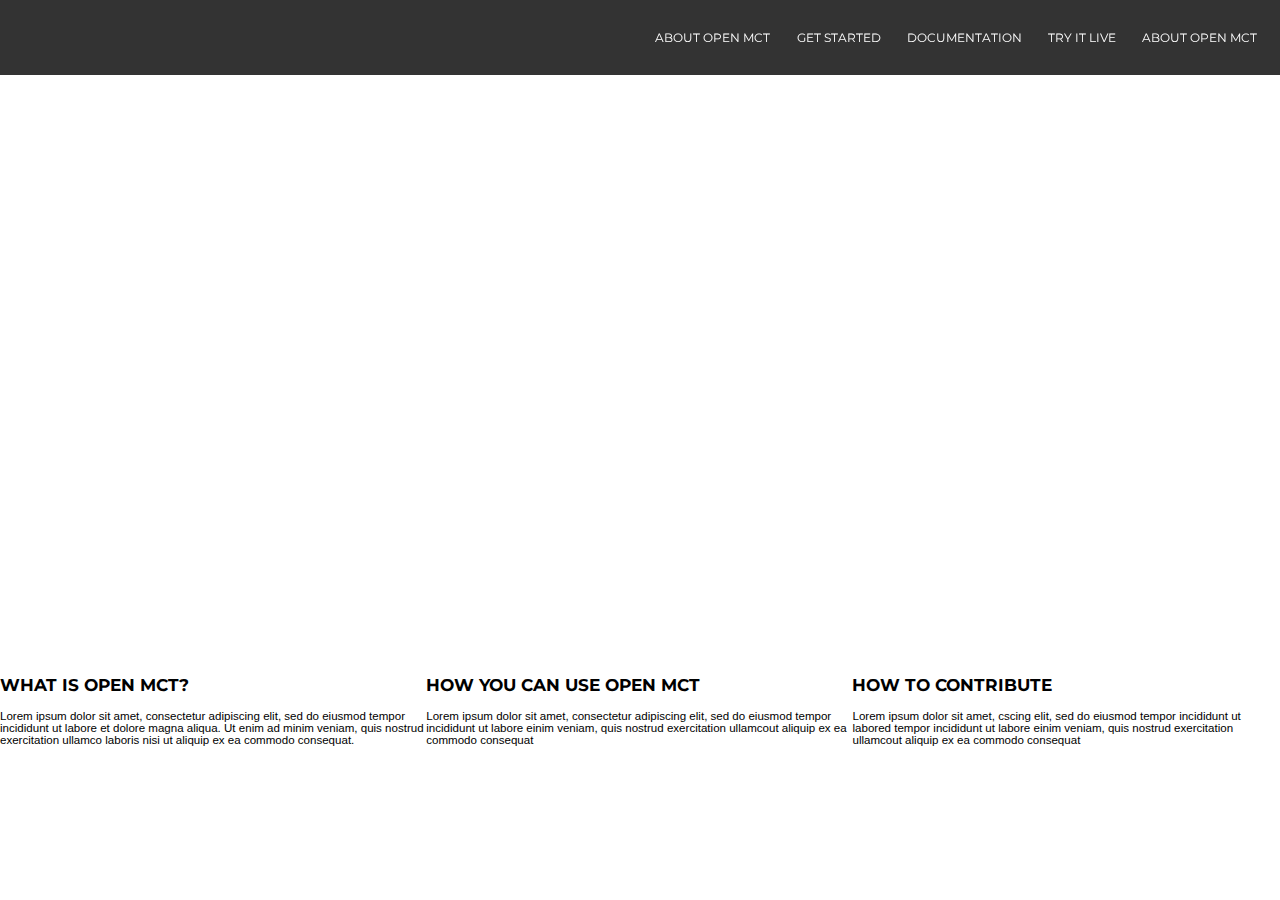
==== index.html @ b7bee34b "In-progress markup and CSS" ====
<!DOCTYPE html>
<html>
<head lang="en">
    <meta charset="UTF-8">
    <title></title>
    <link rel="icon" type="image/png" href="res/images/favicons/favicon-32x32.png" sizes="32x32">
    <link rel="icon" type="image/png" href="res/images/favicons/favicon-96x96.png" sizes="96x96">
    <link rel="icon" type="image/png" href="res/images/favicons/favicon-16x16.png" sizes="16x16">
    <link href='https://fonts.googleapis.com/css?family=Montserrat:400,700' rel='stylesheet' type='text/css'>
    <link rel="stylesheet" href="res/css/normalize.min.css">
    <link rel="stylesheet" href="res/css/styles.css">
    <link rel="shortcut icon" href="res/images/favicons/favicon.ico">
</head>
<body class="p-home">
    <div class="l-main">
        <nav class="cols">
            <div class="col l-logoholder"></div>
            <div class="col l-nav-links">
                <a href="about.html" class="nav-link">About Open MCT</a>
                <a href="start.html" class="nav-link">Get Started</a>
                <a href="documentation.html" class="nav-link">Documentation</a>
                <a href="demo.html" class="nav-link">Try It Live</a>
                <a href="download.html" class="nav-link">About Open MCT</a>
                <a href="https://github.com/nasa/openmct" class="nav-link no-text github-logo"></a>
            </div>
        </nav>
        <div class="l-page-section l-hero-main"></div>
        <div class="l-page-section section-gray cols cols-3">
            <div class="col">
                <h2>What Is Open MCT?</h2>
                <p>Lorem ipsum dolor sit amet, consectetur adipiscing elit, sed do eiusmod tempor incididunt ut labore et dolore magna aliqua. Ut enim ad minim veniam, quis nostrud exercitation ullamco laboris nisi ut aliquip ex ea commodo consequat.</p>
            </div>
            <div class="col">
                <h2>How You Can Use Open MCT</h2>
                <p>Lorem ipsum dolor sit amet, consectetur adipiscing elit, sed do eiusmod tempor incididunt ut labore einim veniam, quis nostrud exercitation ullamcout aliquip ex ea commodo consequat</p>
            </div>
            <div class="col">
                <h2>How To Contribute</h2>
                <p>Lorem ipsum dolor sit amet, cscing elit, sed do eiusmod tempor incididunt ut labored tempor incididunt ut labore einim veniam, quis nostrud exercitation ullamcout aliquip ex ea commodo consequat</p>
            </div>
        </div>
    </div>
</body>
</html>
---- res/css/styles.css ----
html, body {
  background-color: white;
  font-family: 'Helvetica Neue', sans-serif;
  font-size: 85%;
  line-spacing: 150%;
  margin: 0;
  padding: 0; }

a {
  text-decoration: none; }

nav, h2 {
  font-family: 'Montserrat', sans-serif;
  text-transform: uppercase; }

/******************************************** ARCHETYPES */
.cols {
  display: -webkit-box;
  display: -moz-box;
  display: box;
  display: -webkit-flex;
  display: -moz-flex;
  display: -ms-flexbox;
  display: flex;
  -webkit-box-orient: horizontal;
  -moz-box-orient: horizontal;
  box-orient: horizontal;
  -webkit-box-direction: normal;
  -moz-box-direction: normal;
  box-direction: normal;
  -webkit-flex-direction: row;
  -moz-flex-direction: row;
  flex-direction: row;
  -ms-flex-direction: row;
  -webkit-box-flex: 1;
  -moz-box-flex: 1;
  box-flex: 1;
  -webkit-flex: 1 1 auto;
  -moz-flex: 1 1 auto;
  -ms-flex: 1 1 auto;
  flex: 1 1 auto; }
  .cols.cols-2 .col {
    width: 50%; }
  .cols.cols-3 .col {
    width: 33.3%; }

/******************************************** SPECIFIC ELEMENTS */
nav {
  -webkit-box-align: center;
  -moz-box-align: center;
  box-align: center;
  -webkit-align-items: center;
  -moz-align-items: center;
  -ms-align-items: center;
  -o-align-items: center;
  align-items: center;
  -ms-flex-align: center;
  background: rgba(0, 0, 0, 0.8);
  height: 75px;
  position: fixed;
  width: 100%;
  z-index: 5; }
  nav a {
    color: white; }
  nav .l-logoholder {
    height: 100%;
    width: 20%; }
  nav .l-nav-links {
    text-align: right;
    width: 80%; }
    nav .l-nav-links .nav-link:not(:first-child) {
      margin-left: 2em; }

.l-hero-main {
  height: 660px; }

/*# sourceMappingURL=styles.css.map */
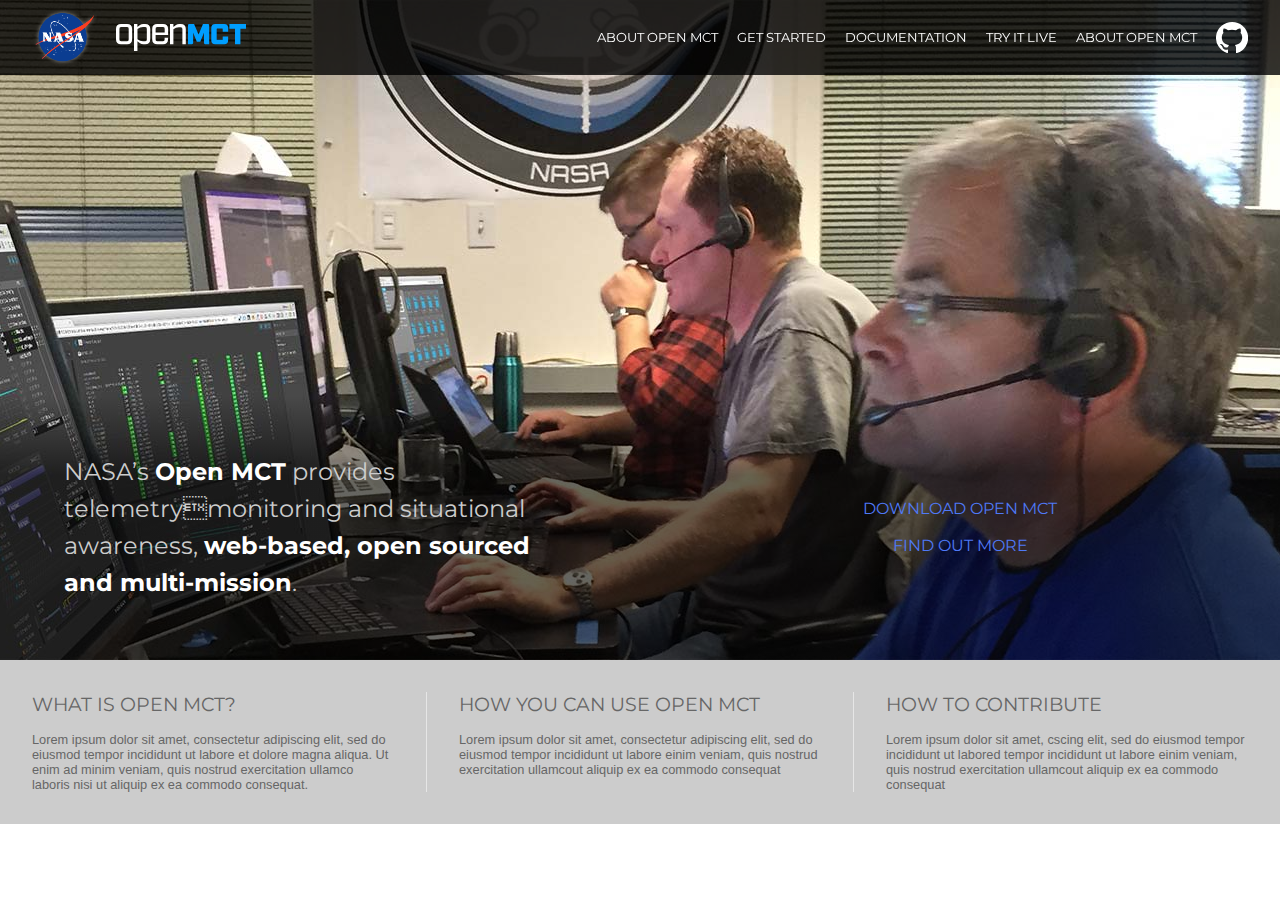
==== commit 5b70523d: "Work in-progress on home page and base styles. - Nav with logos - Hero and text - Gray boxes beneath" ====
--- a/index.html
+++ b/index.html
@@ -14,7 +14,10 @@
 <body class="p-home">
     <div class="l-main">
         <nav class="cols">
-            <div class="col l-logoholder"></div>
+            <div class="col l-logoholder">
+                <a href="" class="logo logo-nasa"></a>
+                <a href="/" class="logo logo-openmct"></a>
+            </div>
             <div class="col l-nav-links">
                 <a href="about.html" class="nav-link">About Open MCT</a>
                 <a href="start.html" class="nav-link">Get Started</a>
@@ -24,8 +27,20 @@
                 <a href="https://github.com/nasa/openmct" class="nav-link no-text github-logo"></a>
             </div>
         </nav>
-        <div class="l-page-section l-hero-main"></div>
-        <div class="l-page-section section-gray cols cols-3">
+        <div class="l-page-section l-hero-holder">
+            <div class="l-hero-main hero-overview">
+                <div class="l-hero-text cols cols-2">
+                    <div class="col col-left">
+                        <p>NASA’s <b>Open MCT</b> provides telemetrymonitoring and situational awareness, <b>web-based, open sourced and multi-mission</b>.</p>
+                    </div>
+                    <div class="col col-right">
+                        <a class="btn download">Download Open MCT</a>
+                        <a class="link">Find Out More</a>
+                    </div>
+                </div>
+            </div>
+        </div>
+        <div class="l-page-section bg-gray l-boxes cols cols-3">
             <div class="col">
                 <h2>What Is Open MCT?</h2>
                 <p>Lorem ipsum dolor sit amet, consectetur adipiscing elit, sed do eiusmod tempor incididunt ut labore et dolore magna aliqua. Ut enim ad minim veniam, quis nostrud exercitation ullamco laboris nisi ut aliquip ex ea commodo consequat.</p>
--- a/res/css/styles.css
+++ b/res/css/styles.css
@@ -1,17 +1,28 @@
 html, body {
   background-color: white;
   font-family: 'Helvetica Neue', sans-serif;
-  font-size: 85%;
+  font-size: 16px;
   line-spacing: 150%;
   margin: 0;
   padding: 0; }
 
 a {
+  color: #4f79f7;
   text-decoration: none; }
+  a:hover {
+    color: white; }
 
-nav, h2 {
-  font-family: 'Montserrat', sans-serif;
+nav,
+h2,
+.l-hero-text {
+  font-family: 'Montserrat', sans-serif; }
+
+nav,
+h2 {
   text-transform: uppercase; }
+
+p {
+  margin: 0; }
 
 /******************************************** ARCHETYPES */
 .cols {
@@ -39,12 +50,30 @@
   -moz-flex: 1 1 auto;
   -ms-flex: 1 1 auto;
   flex: 1 1 auto; }
+  .cols .col {
+    padding: 0 32px; }
   .cols.cols-2 .col {
     width: 50%; }
   .cols.cols-3 .col {
     width: 33.3%; }
 
+/******************************************** PAGE SECTIONS */
+.l-page-section.l-boxes {
+  font-size: 0.8rem;
+  padding: 32px 0; }
+  .l-page-section.l-boxes.bg-gray {
+    background-color: #ccc;
+    color: #666; }
+  .l-page-section.l-boxes .col:not(:first-child) {
+    border-left: 1px solid rgba(255, 255, 255, 0.5); }
+  .l-page-section.l-boxes h2 {
+    font-weight: 400;
+    margin-top: 0; }
+
 /******************************************** SPECIFIC ELEMENTS */
+.github-logo {
+  background: url("../images/logo-github-octocat.svg") no-repeat center center; }
+
 nav {
   -webkit-box-align: center;
   -moz-box-align: center;
@@ -56,22 +85,88 @@
   align-items: center;
   -ms-flex-align: center;
   background: rgba(0, 0, 0, 0.8);
+  font-size: 0.8rem;
   height: 75px;
   position: fixed;
   width: 100%;
   z-index: 5; }
   nav a {
     color: white; }
+    nav a:hover {
+      color: #4f79f7; }
   nav .l-logoholder {
     height: 100%;
-    width: 20%; }
+    width: 20%;
+    white-space: nowrap; }
+    nav .l-logoholder a.logo {
+      display: inline-block;
+      height: 100%;
+      background-repeat: no-repeat;
+      background-position: center center;
+      background-size: contain; }
+      nav .l-logoholder a.logo:not(:first-child) {
+        margin-left: 16px; }
+    nav .l-logoholder .logo-nasa {
+      background-image: url("../images/logo-nasa.png");
+      width: 65px; }
+    nav .l-logoholder .logo-openmct {
+      background-image: url("../images/logo-openmct.svg");
+      width: 130px; }
   nav .l-nav-links {
     text-align: right;
     width: 80%; }
-    nav .l-nav-links .nav-link:not(:first-child) {
-      margin-left: 2em; }
+    nav .l-nav-links .nav-link {
+      display: inline-block;
+      vertical-align: middle; }
+      nav .l-nav-links .nav-link:not(:first-child) {
+        margin-left: 16px; }
+    nav .l-nav-links .github-logo {
+      width: 32px;
+      height: 32px; }
 
-.l-hero-main {
+.l-hero-holder {
+  position: relative;
   height: 660px; }
+  .l-hero-holder .l-hero-main {
+    background-position: center center;
+    background-repeat: no-repeat;
+    background-size: cover;
+    height: 100%;
+    line-height: 230%; }
+    .l-hero-holder .l-hero-main .l-hero-text {
+      -webkit-box-align: center;
+      -moz-box-align: center;
+      box-align: center;
+      -webkit-align-items: center;
+      -moz-align-items: center;
+      -ms-align-items: center;
+      -o-align-items: center;
+      align-items: center;
+      -ms-flex-align: center;
+      background-color: transparent;
+      background-image: -webkit-linear-gradient(transparent, rgba(0, 0, 0, 0.6) 30%);
+      background-image: linear-gradient(transparent, rgba(0, 0, 0, 0.6) 30%);
+      color: #ccc;
+      position: absolute;
+      top: auto;
+      right: 0;
+      bottom: 0;
+      left: 0;
+      height: 40%; }
+      .l-hero-holder .l-hero-main .l-hero-text b {
+        color: white; }
+
+/******************************************** HEROES */
+.hero-overview {
+  background-image: url("../images/hero-rp-dot-1.jpg"); }
+  .hero-overview .col {
+    padding: 0 64px; }
+  .hero-overview .col-left {
+    font-size: 1.5em; }
+  .hero-overview .col-right {
+    text-align: center;
+    text-transform: uppercase; }
+    .hero-overview .col-right a {
+      display: block; }
 
 /*# sourceMappingURL=styles.css.map */
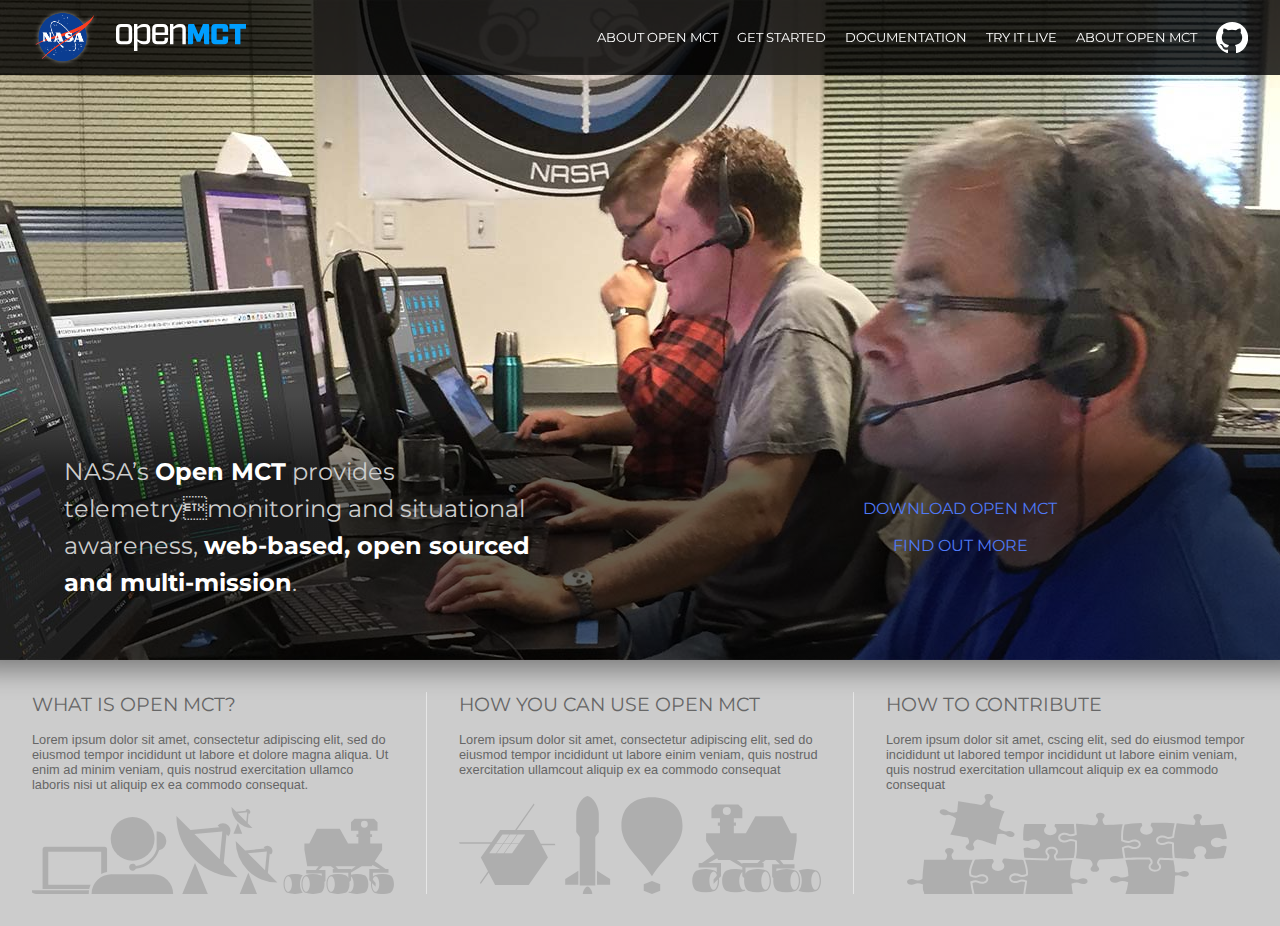
==== commit d93506e6: "Work in-progress on home page and base styles. - Boxes section refinements - Hero box-shadow - Graph" ====
--- a/index.html
+++ b/index.html
@@ -40,16 +40,16 @@
                 </div>
             </div>
         </div>
-        <div class="l-page-section bg-gray l-boxes cols cols-3">
-            <div class="col">
+        <div class="l-page-section t-what-boxes l-boxes cols cols-3">
+            <div class="col t-what-is">
                 <h2>What Is Open MCT?</h2>
                 <p>Lorem ipsum dolor sit amet, consectetur adipiscing elit, sed do eiusmod tempor incididunt ut labore et dolore magna aliqua. Ut enim ad minim veniam, quis nostrud exercitation ullamco laboris nisi ut aliquip ex ea commodo consequat.</p>
             </div>
-            <div class="col">
+            <div class="col t-how-use">
                 <h2>How You Can Use Open MCT</h2>
                 <p>Lorem ipsum dolor sit amet, consectetur adipiscing elit, sed do eiusmod tempor incididunt ut labore einim veniam, quis nostrud exercitation ullamcout aliquip ex ea commodo consequat</p>
             </div>
-            <div class="col">
+            <div class="col t-contrib">
                 <h2>How To Contribute</h2>
                 <p>Lorem ipsum dolor sit amet, cscing elit, sed do eiusmod tempor incididunt ut labored tempor incididunt ut labore einim veniam, quis nostrud exercitation ullamcout aliquip ex ea commodo consequat</p>
             </div>
--- a/res/css/styles.css
+++ b/res/css/styles.css
@@ -57,16 +57,54 @@
   .cols.cols-3 .col {
     width: 33.3%; }
 
+.l-hero-holder {
+  box-shadow: rgba(0, 0, 0, 0.4) 0 -15px 25px 25px;
+  position: relative;
+  height: 660px; }
+  .l-hero-holder .l-hero-main {
+    background-position: center center;
+    background-repeat: no-repeat;
+    background-size: cover;
+    height: 100%;
+    line-height: 230%; }
+    .l-hero-holder .l-hero-main .l-hero-text {
+      -webkit-box-align: center;
+      -moz-box-align: center;
+      box-align: center;
+      -webkit-align-items: center;
+      -moz-align-items: center;
+      -ms-align-items: center;
+      -o-align-items: center;
+      align-items: center;
+      -ms-flex-align: center;
+      background-color: transparent;
+      background-image: -webkit-linear-gradient(transparent, rgba(0, 0, 0, 0.6) 30%);
+      background-image: linear-gradient(transparent, rgba(0, 0, 0, 0.6) 30%);
+      color: #ccc;
+      position: absolute;
+      top: auto;
+      right: 0;
+      bottom: 0;
+      left: 0;
+      height: 40%; }
+      .l-hero-holder .l-hero-main .l-hero-text b {
+        color: white; }
+
 /******************************************** PAGE SECTIONS */
-.l-page-section.l-boxes {
+.l-page-section.t-what-boxes {
   font-size: 0.8rem;
-  padding: 32px 0; }
-  .l-page-section.l-boxes.bg-gray {
-    background-color: #ccc;
-    color: #666; }
-  .l-page-section.l-boxes .col:not(:first-child) {
-    border-left: 1px solid rgba(255, 255, 255, 0.5); }
-  .l-page-section.l-boxes h2 {
+  padding: 32px 0;
+  background-color: #ccc;
+  color: #666; }
+  .l-page-section.t-what-boxes .col {
+    border-left: 1px solid rgba(255, 255, 255, 0.5);
+    background-position: center bottom;
+    background-repeat: no-repeat;
+    background-size: 85%;
+    padding-bottom: 8%; }
+    .l-page-section.t-what-boxes .col:first-child {
+      border-left: none; }
+  .l-page-section.t-what-boxes h2 {
     font-weight: 400;
     margin-top: 0; }
 
@@ -124,37 +162,13 @@
       width: 32px;
       height: 32px; }
 
-.l-hero-holder {
-  position: relative;
-  height: 660px; }
-  .l-hero-holder .l-hero-main {
-    background-position: center center;
-    background-repeat: no-repeat;
-    background-size: cover;
-    height: 100%;
-    line-height: 230%; }
-    .l-hero-holder .l-hero-main .l-hero-text {
-      -webkit-box-align: center;
-      -moz-box-align: center;
-      box-align: center;
-      -webkit-align-items: center;
-      -moz-align-items: center;
-      -ms-align-items: center;
-      -o-align-items: center;
-      align-items: center;
-      -ms-flex-align: center;
-      background-color: transparent;
-      background-image: -webkit-linear-gradient(transparent, rgba(0, 0, 0, 0.6) 30%);
-      background-image: linear-gradient(transparent, rgba(0, 0, 0, 0.6) 30%);
-      color: #ccc;
-      position: absolute;
-      top: auto;
-      right: 0;
-      bottom: 0;
-      left: 0;
-      height: 40%; }
-      .l-hero-holder .l-hero-main .l-hero-text b {
-        color: white; }
+.t-what-boxes .t-what-is {
+  background-image: url("../images/graphic-operator-dishes-rover.svg"); }
+.t-what-boxes .t-how-use {
+  background-image: url("../images/graphic-sat-rocket-rover.svg"); }
+.t-what-boxes .t-contrib {
+  background-image: url("../images/graphic-puzzle-pieces.svg");
+  background-size: 75% !important; }
 
 /******************************************** HEROES */
 .hero-overview {
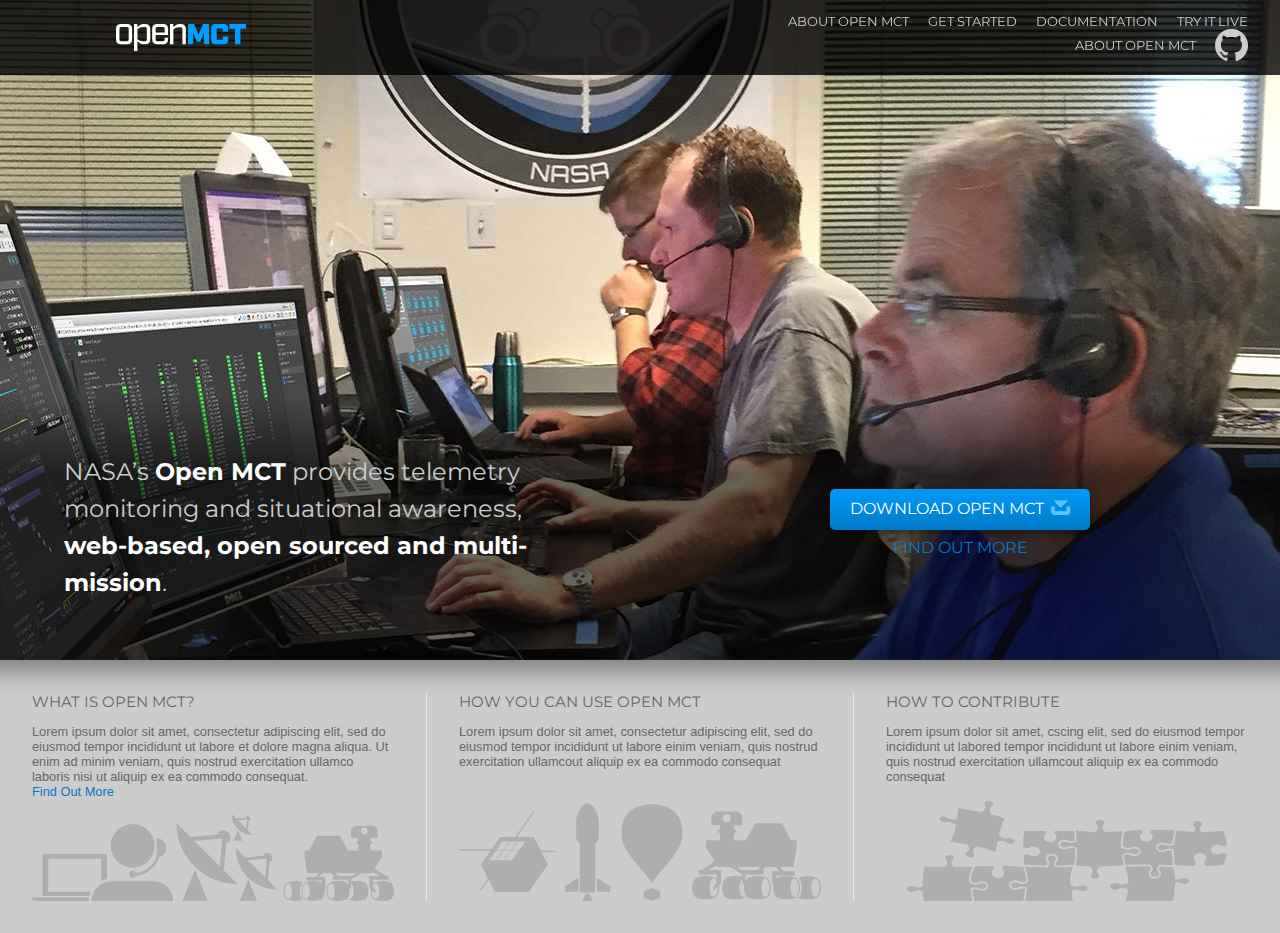
==== commit a795c323: "Work in-progress - NASA logo as svg - Added new omct-symbols font - github logo as font glyph - Refa" ====
--- a/index.html
+++ b/index.html
@@ -29,21 +29,22 @@
         </nav>
         <div class="l-page-section l-hero-holder">
             <div class="l-hero-main hero-overview">
-                <div class="l-hero-text cols cols-2">
+                <div class="l-hero-text cols">
                     <div class="col col-left">
-                        <p>NASA’s <b>Open MCT</b> provides telemetrymonitoring and situational awareness, <b>web-based, open sourced and multi-mission</b>.</p>
+                        <p>NASA’s <b>Open MCT</b> provides telemetry monitoring and situational awareness, <b>web-based, open sourced and multi-mission</b>.</p>
                     </div>
                     <div class="col col-right">
-                        <a class="btn download">Download Open MCT</a>
-                        <a class="link">Find Out More</a>
+                        <a href="download.html" class="btn major download">Download Open MCT</a><br/>
+                        <a href="start.html" class="link">Find Out More</a>
                     </div>
                 </div>
             </div>
         </div>
-        <div class="l-page-section t-what-boxes l-boxes cols cols-3">
+        <div class="l-page-section t-what-boxes l-boxes cols">
             <div class="col t-what-is">
                 <h2>What Is Open MCT?</h2>
                 <p>Lorem ipsum dolor sit amet, consectetur adipiscing elit, sed do eiusmod tempor incididunt ut labore et dolore magna aliqua. Ut enim ad minim veniam, quis nostrud exercitation ullamco laboris nisi ut aliquip ex ea commodo consequat.</p>
+                <a href="" class="arw">Find Out More</a>
             </div>
             <div class="col t-how-use">
                 <h2>How You Can Use Open MCT</h2>
--- a/res/css/styles.css
+++ b/res/css/styles.css
@@ -1,4 +1,6 @@
 html, body {
+  -webkit-font-smoothing: antialiased;
+  -moz-osx-font-smoothing: grayscale;
   background-color: white;
   font-family: 'Helvetica Neue', sans-serif;
   font-size: 16px;
@@ -7,7 +9,7 @@
   padding: 0; }
 
 a {
-  color: #4f79f7;
+  color: #017ac6;
   text-decoration: none; }
   a:hover {
     color: white; }
@@ -24,7 +26,44 @@
 p {
   margin: 0; }
 
+/******************************************** SYMBOLS */
+@font-face {
+  font-family: 'omct-symbols';
+  src: url("../fonts/omct-symbols.eot?yyn1qj");
+  src: url("../fonts/omct-symbols.eot?yyn1qj#iefix") format("embedded-opentype"), url("../fonts/omct-symbols.ttf?yyn1qj") format("truetype"), url("../fonts/omct-symbols.woff?yyn1qj") format("woff"), url("../fonts/omct-symbols.svg?yyn1qj#omct-symbols") format("svg");
+  font-weight: normal;
+  font-style: normal; }
+/*
+
+[class^="icon-"], [class*=" icon-"] {
+    !* use !important to prevent issues with browser extensions that change fonts *!
+    font-family: 'omct-symbols' !important;
+    speak: none;
+    font-style: normal;
+    font-weight: normal;
+    font-variant: normal;
+    text-transform: none;
+    line-height: 1;
+
+    !* Better Font Rendering =========== *!
+    -webkit-font-smoothing: antialiased;
+    -moz-osx-font-smoothing: grayscale;
+}
+*/
 /******************************************** ARCHETYPES */
+.btn.major {
+  background-color: #0199f9;
+  background-image: -webkit-linear-gradient(#0199f9, #017ac6);
+  background-image: linear-gradient(#0199f9, #017ac6);
+  border-radius: 5px;
+  box-shadow: rgba(0, 0, 0, 0.4) 0 2px 10px;
+  color: white;
+  padding: 2px 20px; }
+  .btn.major:hover {
+    background-color: #2faefe;
+    background-image: -webkit-linear-gradient(#2faefe, #0199f9);
+    background-image: linear-gradient(#2faefe, #0199f9); }
+
 .cols {
   display: -webkit-box;
   display: -moz-box;
@@ -43,19 +82,31 @@
   -moz-flex-direction: row;
   flex-direction: row;
   -ms-flex-direction: row;
-  -webkit-box-flex: 1;
-  -moz-box-flex: 1;
-  box-flex: 1;
-  -webkit-flex: 1 1 auto;
-  -moz-flex: 1 1 auto;
-  -ms-flex: 1 1 auto;
-  flex: 1 1 auto; }
+  -webkit-box-lines: multiple;
+  -moz-box-lines: multiple;
+  box-lines: multiple;
+  -webkit-flex-wrap: wrap;
+  -moz-flex-wrap: wrap;
+  -ms-flex-wrap: wrap;
+  flex-wrap: wrap; }
   .cols .col {
+    -webkit-box-flex: 1;
+    -moz-box-flex: 1;
+    box-flex: 1;
+    -webkit-flex: 1 1 200px;
+    -moz-flex: 1 1 200px;
+    -ms-flex: 1 1 200px;
+    flex: 1 1 200px;
     padding: 0 32px; }
-  .cols.cols-2 .col {
-    width: 50%; }
-  .cols.cols-3 .col {
-    width: 33.3%; }
+
+.icon, .github-logo:before, .btn.download:after {
+  font-family: 'omct-symbols' !important;
+  speak: none;
+  font-style: normal;
+  font-weight: normal;
+  font-variant: normal;
+  text-transform: none;
+  line-height: 1; }
 
 .l-hero-holder {
   box-shadow: rgba(0, 0, 0, 0.4) 0 -15px 25px 25px;
@@ -105,12 +156,14 @@
     .l-page-section.t-what-boxes .col:first-child {
       border-left: none; }
   .l-page-section.t-what-boxes h2 {
+    font-size: 1.2em;
     font-weight: 400;
     margin-top: 0; }
 
 /******************************************** SPECIFIC ELEMENTS */
-.github-logo {
-  background: url("../images/logo-github-octocat.svg") no-repeat center center; }
+.github-logo:before {
+  content: '\e950';
+  font-size: 2.5em; }
 
 nav {
   -webkit-box-align: center;
@@ -129,9 +182,9 @@
   width: 100%;
   z-index: 5; }
   nav a {
-    color: white; }
+    color: #ccc; }
     nav a:hover {
-      color: #4f79f7; }
+      color: #fff; }
   nav .l-logoholder {
     height: 100%;
     width: 20%;
@@ -145,7 +198,7 @@
       nav .l-logoholder a.logo:not(:first-child) {
         margin-left: 16px; }
     nav .l-logoholder .logo-nasa {
-      background-image: url("../images/logo-nasa.png");
+      background-image: url("../images/logo-nasa.svg");
       width: 65px; }
     nav .l-logoholder .logo-openmct {
       background-image: url("../images/logo-openmct.svg");
@@ -158,9 +211,6 @@
       vertical-align: middle; }
       nav .l-nav-links .nav-link:not(:first-child) {
         margin-left: 16px; }
-    nav .l-nav-links .github-logo {
-      width: 32px;
-      height: 32px; }
 
 .t-what-boxes .t-what-is {
   background-image: url("../images/graphic-operator-dishes-rover.svg"); }
@@ -169,6 +219,11 @@
 .t-what-boxes .t-contrib {
   background-image: url("../images/graphic-puzzle-pieces.svg");
   background-size: 75% !important; }
+
+.btn.download:after {
+  color: #62c2fe;
+  content: ' \e901';
+  font-size: 90%; }
 
 /******************************************** HEROES */
 .hero-overview {
@@ -181,6 +236,6 @@
     text-align: center;
     text-transform: uppercase; }
     .hero-overview .col-right a {
-      display: block; }
+      display: inline-block; }
 
 /*# sourceMappingURL=styles.css.map */
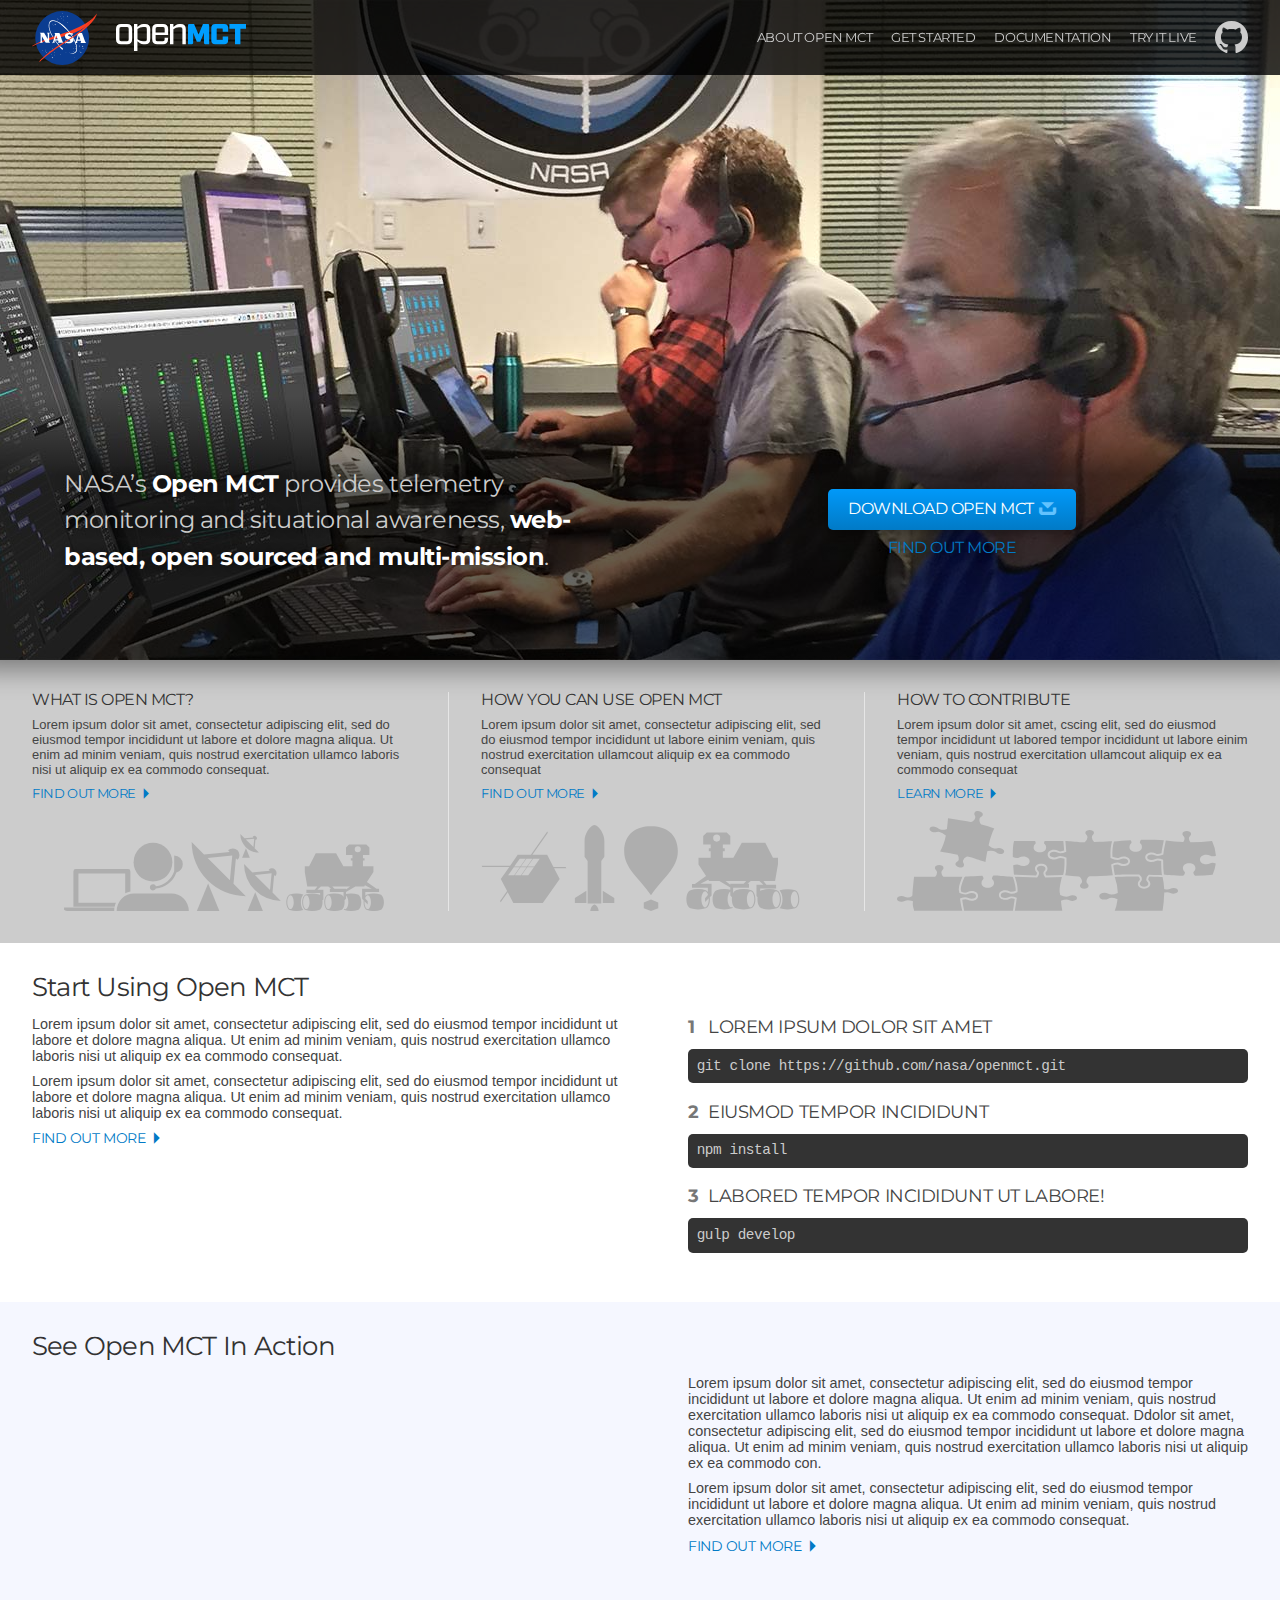
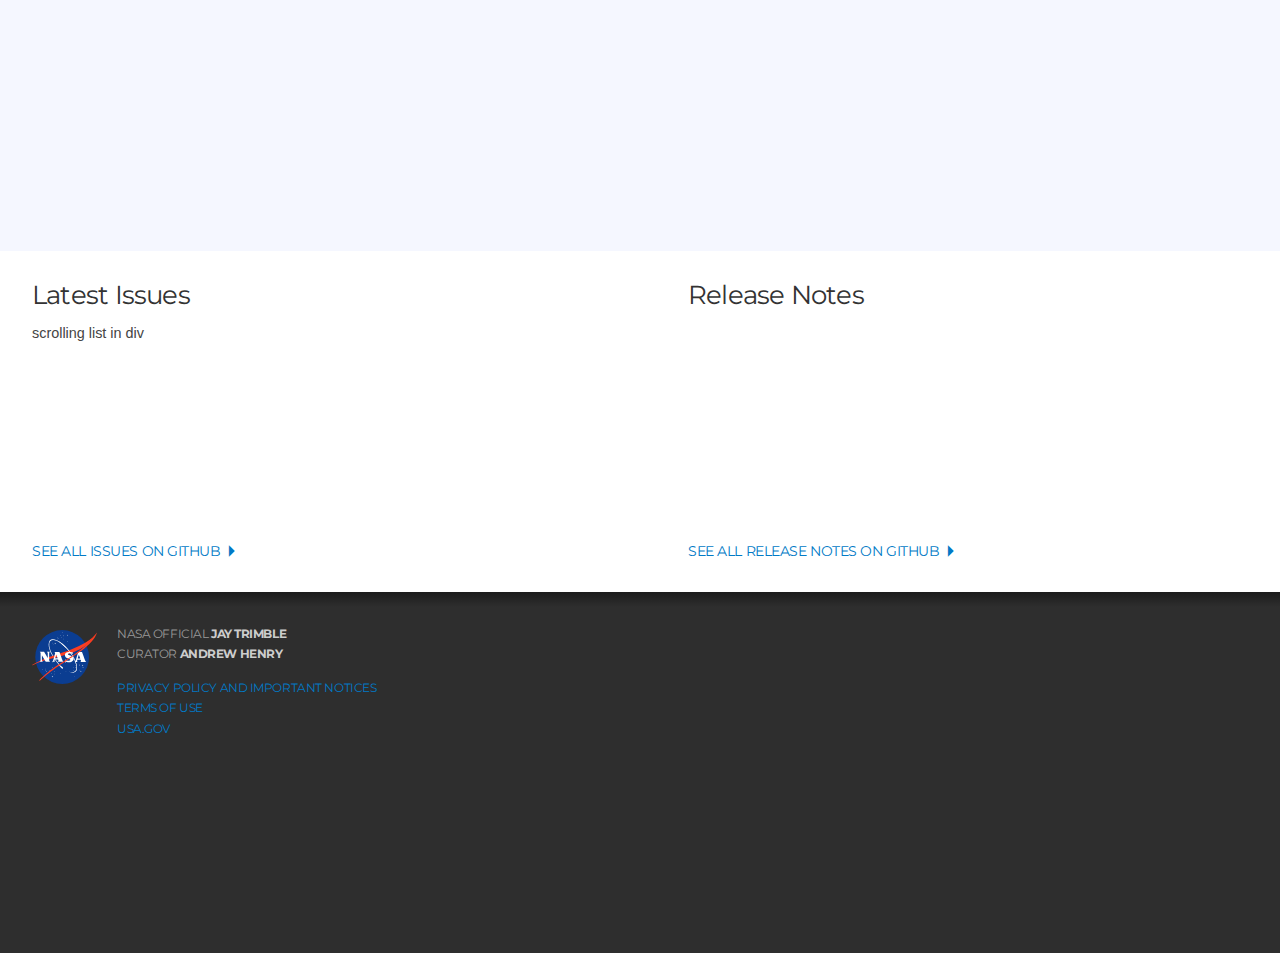
==== commit 395fcf0a: "Work in-progress - Home page near complete - Video, footer added" ====
--- a/index.html
+++ b/index.html
@@ -12,49 +12,144 @@
     <link rel="shortcut icon" href="res/images/favicons/favicon.ico">
 </head>
 <body class="p-home">
-    <div class="l-main">
-        <nav class="cols">
-            <div class="col l-logoholder">
-                <a href="" class="logo logo-nasa"></a>
-                <a href="/" class="logo logo-openmct"></a>
-            </div>
-            <div class="col l-nav-links">
-                <a href="about.html" class="nav-link">About Open MCT</a>
-                <a href="start.html" class="nav-link">Get Started</a>
-                <a href="documentation.html" class="nav-link">Documentation</a>
-                <a href="demo.html" class="nav-link">Try It Live</a>
-                <a href="download.html" class="nav-link">About Open MCT</a>
-                <a href="https://github.com/nasa/openmct" class="nav-link no-text github-logo"></a>
-            </div>
-        </nav>
-        <div class="l-page-section l-hero-holder">
-            <div class="l-hero-main hero-overview">
-                <div class="l-hero-text cols">
-                    <div class="col col-left">
-                        <p>NASA’s <b>Open MCT</b> provides telemetry monitoring and situational awareness, <b>web-based, open sourced and multi-mission</b>.</p>
-                    </div>
-                    <div class="col col-right">
-                        <a href="download.html" class="btn major download">Download Open MCT</a><br/>
-                        <a href="start.html" class="link">Find Out More</a>
-                    </div>
+<div class="l-main">
+    <nav class="cols main-nav">
+        <div class="col l-logoholder">
+            <a href="" class="logo logo-nasa" target="_blank"></a>
+            <a href="/" class="logo logo-openmct"></a>
+        </div>
+        <div class="col l-nav-links">
+            <a href="about.html" class="nav-link">About Open MCT</a>
+            <a href="start.html" class="nav-link">Get Started</a>
+            <a href="documentation.html" class="nav-link">Documentation</a>
+            <a href="demo.html" class="nav-link">Try It Live</a>
+            <a href="https://github.com/nasa/openmct" class="nav-link no-text github-logo" target="_blank"></a>
+        </div>
+    </nav>
+
+    <div class="t-hero l-hero-holder">
+        <div class="l-hero-main hero-overview">
+            <div class="l-hero-text cols cols-equal">
+                <div class="col col-left">
+                    <p>NASA’s <b>Open MCT</b> provides telemetry monitoring and situational awareness, <b>web-based,
+                        open sourced and multi-mission</b>.</p>
+                </div>
+                <div class="col col-right">
+                    <a href="download.html" class="btn major download">Download Open MCT</a><br/>
+                    <a href="start.html" class="link">Find Out More</a>
                 </div>
             </div>
         </div>
-        <div class="l-page-section t-what-boxes l-boxes cols">
-            <div class="col t-what-is">
-                <h2>What Is Open MCT?</h2>
-                <p>Lorem ipsum dolor sit amet, consectetur adipiscing elit, sed do eiusmod tempor incididunt ut labore et dolore magna aliqua. Ut enim ad minim veniam, quis nostrud exercitation ullamco laboris nisi ut aliquip ex ea commodo consequat.</p>
+    </div>
+
+    <div class="l-page-section t-what-boxes l-boxes cols cols-equal">
+        <div class="col t-what-is">
+            <h2>What Is Open MCT?</h2>
+            <p>Lorem ipsum dolor sit amet, consectetur adipiscing elit, sed do eiusmod tempor incididunt ut labore et
+                dolore magna aliqua. Ut enim ad minim veniam, quis nostrud exercitation ullamco laboris nisi ut aliquip
+                ex ea commodo consequat.</p>
+            <a href="" class="arw">Find Out More</a>
+        </div>
+        <div class="col t-how-use">
+            <h2>How You Can Use Open MCT</h2>
+            <p>Lorem ipsum dolor sit amet, consectetur adipiscing elit, sed do eiusmod tempor incididunt ut labore einim
+                veniam, quis nostrud exercitation ullamcout aliquip ex ea commodo consequat</p>
+            <a href="" class="arw">Find Out More</a>
+        </div>
+        <div class="col t-contrib">
+            <h2>How To Contribute</h2>
+            <p>Lorem ipsum dolor sit amet, cscing elit, sed do eiusmod tempor incididunt ut labored tempor incididunt ut
+                labore einim veniam, quis nostrud exercitation ullamcout aliquip ex ea commodo consequat</p>
+            <a href="" class="arw">Learn More</a>
+        </div>
+    </div>
+
+    <div class="l-page-section t-feature">
+        <h1>Start Using Open MCT</h1>
+        <div class="cols cols-equal">
+            <div class="col col-left">
+                <p>Lorem ipsum dolor sit amet, consectetur adipiscing elit, sed do eiusmod tempor incididunt ut labore
+                    et dolore magna aliqua. Ut enim ad minim veniam, quis nostrud exercitation ullamco laboris nisi ut
+                    aliquip ex ea commodo consequat.</p>
+                <p>Lorem ipsum dolor sit amet, consectetur adipiscing elit, sed do eiusmod tempor incididunt ut labore
+                    et dolore magna aliqua. Ut enim ad minim veniam, quis nostrud exercitation ullamco laboris nisi ut
+                    aliquip ex ea commodo consequat.</p>
                 <a href="" class="arw">Find Out More</a>
             </div>
-            <div class="col t-how-use">
-                <h2>How You Can Use Open MCT</h2>
-                <p>Lorem ipsum dolor sit amet, consectetur adipiscing elit, sed do eiusmod tempor incididunt ut labore einim veniam, quis nostrud exercitation ullamcout aliquip ex ea commodo consequat</p>
-            </div>
-            <div class="col t-contrib">
-                <h2>How To Contribute</h2>
-                <p>Lorem ipsum dolor sit amet, cscing elit, sed do eiusmod tempor incididunt ut labored tempor incididunt ut labore einim veniam, quis nostrud exercitation ullamcout aliquip ex ea commodo consequat</p>
+            <div class="col col-right">
+                <ul class="t-list-steps t-list-code">
+                    <li>
+                        <p><b>1</b>Lorem ipsum dolor sit amet</p>
+                        <div class="code-wrapper"><code>git clone https://github.com/nasa/openmct.git</code></div>
+                    </li>
+                    <li>
+                        <p><b>2</b>Eiusmod tempor incididunt</p>
+                        <div class="code-wrapper"><code>npm install</code></div>
+                    </li>
+                    <li>
+                        <p><b>3</b>Labored tempor incididunt ut labore!</p>
+                        <div class="code-wrapper"><code>gulp develop</code></div>
+                    </li>
+                </ul>
             </div>
         </div>
     </div>
+
+    <div class="l-page-section t-feature c-ltblue">
+        <h1>See Open MCT In Action</h1>
+        <div class="cols cols-equal">
+            <div class="col col-left">
+                <div class="video-wrapper">
+                    <iframe class="video" src="https://www.youtube.com/embed/mU0DC_uR2mM" allowfullscreen></iframe>
+                </div>
+            </div>
+            <div class="col col-right">
+                <p>Lorem ipsum dolor sit amet, consectetur adipiscing elit, sed do eiusmod tempor incididunt ut labore
+                    et dolore magna aliqua. Ut enim ad minim veniam, quis nostrud exercitation ullamco laboris nisi ut
+                    aliquip ex ea commodo consequat. Ddolor sit amet, consectetur adipiscing elit, sed do eiusmod tempor incididunt ut labore
+                    et dolore magna aliqua. Ut enim ad minim veniam, quis nostrud exercitation ullamco laboris nisi ut aliquip ex ea commodo con.</p>
+                <p>Lorem ipsum dolor sit amet, consectetur adipiscing elit, sed do eiusmod tempor incididunt ut labore
+                    et dolore magna aliqua. Ut enim ad minim veniam, quis nostrud exercitation ullamco laboris nisi ut
+                    aliquip ex ea commodo consequat.</p>
+                <a href="" class="arw">Find Out More</a>
+            </div>
+        </div>
+    </div>
+
+    <div class="l-page-section t-feature">
+        <div class="cols cols-equal">
+            <div class="col col-left">
+                <h1>Latest Issues</h1>
+                <div class="area-scrolling">
+                    scrolling list in div
+                </div>
+                <a href="" class="arw" target="_blank">See All Issues on Github</a>
+            </div>
+            <div class="col col-right">
+                <h1>Release Notes</h1>
+                <iframe class="area-scrolling">
+                    scrolling list in iframe
+                </iframe>
+                <a href="" class="arw" target="_blank">See All Release Notes on Github</a>
+            </div>
+        </div>
+    </div>
+
+    <div class="l-page-section t-footer">
+        <div class="t-footer-content">
+            <ul class="list-vertical">
+                <li>NASA Official <b>Jay Trimble</b></li>
+                <li>Curator <b>Andrew Henry</b></li>
+            </ul>
+            <ul class="list-vertical">
+                <li><a href="" target="_blank">Privacy Policy and Important Notices</a></li>
+                <li><a href="" target="_blank">Terms of Use</a></li>
+                <li><a href="" target="_blank">USA.gov</a></li>
+            </ul>
+        </div>
+
+    </div>
+
+</div>
 </body>
 </html>--- a/res/css/styles.css
+++ b/res/css/styles.css
@@ -1,112 +1,31 @@
 html, body {
   -webkit-font-smoothing: antialiased;
   -moz-osx-font-smoothing: grayscale;
-  background-color: white;
-  font-family: 'Helvetica Neue', sans-serif;
   font-size: 16px;
-  line-spacing: 150%;
+  line-spacing: normal;
   margin: 0;
   padding: 0; }
 
-a {
-  color: #017ac6;
-  text-decoration: none; }
-  a:hover {
-    color: white; }
-
-nav,
-h2,
-.l-hero-text {
-  font-family: 'Montserrat', sans-serif; }
-
-nav,
-h2 {
-  text-transform: uppercase; }
-
-p {
-  margin: 0; }
-
-/******************************************** SYMBOLS */
-@font-face {
-  font-family: 'omct-symbols';
-  src: url("../fonts/omct-symbols.eot?yyn1qj");
-  src: url("../fonts/omct-symbols.eot?yyn1qj#iefix") format("embedded-opentype"), url("../fonts/omct-symbols.ttf?yyn1qj") format("truetype"), url("../fonts/omct-symbols.woff?yyn1qj") format("woff"), url("../fonts/omct-symbols.svg?yyn1qj#omct-symbols") format("svg");
-  font-weight: normal;
-  font-style: normal; }
-/*
-
-[class^="icon-"], [class*=" icon-"] {
-    !* use !important to prevent issues with browser extensions that change fonts *!
-    font-family: 'omct-symbols' !important;
-    speak: none;
-    font-style: normal;
-    font-weight: normal;
-    font-variant: normal;
-    text-transform: none;
-    line-height: 1;
-
-    !* Better Font Rendering =========== *!
-    -webkit-font-smoothing: antialiased;
-    -moz-osx-font-smoothing: grayscale;
-}
-*/
-/******************************************** ARCHETYPES */
-.btn.major {
-  background-color: #0199f9;
-  background-image: -webkit-linear-gradient(#0199f9, #017ac6);
-  background-image: linear-gradient(#0199f9, #017ac6);
-  border-radius: 5px;
-  box-shadow: rgba(0, 0, 0, 0.4) 0 2px 10px;
-  color: white;
-  padding: 2px 20px; }
-  .btn.major:hover {
-    background-color: #2faefe;
-    background-image: -webkit-linear-gradient(#2faefe, #0199f9);
-    background-image: linear-gradient(#2faefe, #0199f9); }
-
-.cols {
-  display: -webkit-box;
-  display: -moz-box;
-  display: box;
-  display: -webkit-flex;
-  display: -moz-flex;
-  display: -ms-flexbox;
-  display: flex;
-  -webkit-box-orient: horizontal;
-  -moz-box-orient: horizontal;
-  box-orient: horizontal;
-  -webkit-box-direction: normal;
-  -moz-box-direction: normal;
-  box-direction: normal;
-  -webkit-flex-direction: row;
-  -moz-flex-direction: row;
-  flex-direction: row;
-  -ms-flex-direction: row;
-  -webkit-box-lines: multiple;
-  -moz-box-lines: multiple;
-  box-lines: multiple;
-  -webkit-flex-wrap: wrap;
-  -moz-flex-wrap: wrap;
-  -ms-flex-wrap: wrap;
-  flex-wrap: wrap; }
-  .cols .col {
-    -webkit-box-flex: 1;
-    -moz-box-flex: 1;
-    box-flex: 1;
-    -webkit-flex: 1 1 200px;
-    -moz-flex: 1 1 200px;
-    -ms-flex: 1 1 200px;
-    flex: 1 1 200px;
-    padding: 0 32px; }
-
-.icon, .github-logo:before, .btn.download:after {
-  font-family: 'omct-symbols' !important;
-  speak: none;
-  font-style: normal;
-  font-weight: normal;
-  font-variant: normal;
-  text-transform: none;
-  line-height: 1; }
+div, li {
+  box-sizing: border-box; }
+
+h1, h2, h3 {
+  line-height: 1;
+  margin-top: 0;
+  margin-bottom: 0.6em; }
+
+iframe {
+  border: none;
+  display: block; }
+
+p, ol {
+  margin: 0 0 0.6em 0; }
+
+ul:not(.bullets) {
+  margin: 0;
+  padding: 0; }
+  ul:not(.bullets) li {
+    list-style: none; }
 
 .l-hero-holder {
   box-shadow: rgba(0, 0, 0, 0.4) 0 -15px 25px 25px;
@@ -138,34 +57,194 @@
       bottom: 0;
       left: 0;
       height: 40%; }
+      .l-hero-holder .l-hero-main .l-hero-text * :not(.btn) {
+        text-shadow: rgba(0, 0, 0, 0.6) 0 1px 10px; }
       .l-hero-holder .l-hero-main .l-hero-text b {
         color: white; }
 
+/******************************************** SPECIFIC HEROES */
+.hero-overview {
+  background-image: url("../images/hero-rp-dot-1.jpg"); }
+  .hero-overview .cols {
+    padding: 0 64px; }
+  .hero-overview .col-left {
+    font-size: 1.5em; }
+  .hero-overview .col-right {
+    text-align: center;
+    text-transform: uppercase; }
+    .hero-overview .col-right a {
+      display: inline-block; }
+
+html, body {
+  background-color: #4d4d4d;
+  font-family: 'Helvetica Neue', sans-serif; }
+
+a {
+  color: #017ac6;
+  text-decoration: none; }
+  a:hover {
+    color: #16a4fe; }
+
+.list-vertical {
+  margin-bottom: 1.2em !important; }
+
+nav, h1, h2, a.arw, .l-hero-text, .t-footer, .t-list-steps:not(code) {
+  font-family: 'Montserrat', sans-serif;
+  font-weight: normal;
+  letter-spacing: -0.03em; }
+
+nav, h2, .t-footer {
+  text-transform: uppercase; }
+
+.padX, .l-page-section, nav.main-nav {
+  padding: 0 32px; }
+
+/******************************************** SYMBOLS */
+@font-face {
+  font-family: 'omct-symbols';
+  src: url("../fonts/omct-symbols.eot?yyn1qj");
+  src: url("../fonts/omct-symbols.eot?yyn1qj#iefix") format("embedded-opentype"), url("../fonts/omct-symbols.ttf?yyn1qj") format("truetype"), url("../fonts/omct-symbols.woff?yyn1qj") format("woff"), url("../fonts/omct-symbols.svg?yyn1qj#omct-symbols") format("svg");
+  font-weight: normal;
+  font-style: normal; }
+/******************************************** ARCHETYPES */
+.btn {
+  white-space: nowrap; }
+  .btn.major {
+    background-color: #0199f9;
+    background-image: -webkit-linear-gradient(#0199f9, #017ac6);
+    background-image: linear-gradient(#0199f9, #017ac6);
+    border-radius: 5px;
+    box-shadow: rgba(0, 0, 0, 0.4) 0 2px 10px;
+    color: white;
+    padding: 2px 20px; }
+    .btn.major:hover {
+      background-color: #48b8fe;
+      background-image: -webkit-linear-gradient(#48b8fe, #0199f9);
+      background-image: linear-gradient(#48b8fe, #0199f9); }
+
+a.arw {
+  text-transform: uppercase; }
+  a.arw:after {
+    content: ' \e900';
+    font-size: 0.8em; }
+
+.cols {
+  display: -webkit-box;
+  display: -moz-box;
+  display: box;
+  display: -webkit-flex;
+  display: -moz-flex;
+  display: -ms-flexbox;
+  display: flex;
+  -webkit-box-orient: horizontal;
+  -moz-box-orient: horizontal;
+  box-orient: horizontal;
+  -webkit-box-direction: normal;
+  -moz-box-direction: normal;
+  box-direction: normal;
+  -webkit-flex-direction: row;
+  -moz-flex-direction: row;
+  flex-direction: row;
+  -ms-flex-direction: row;
+  -webkit-box-lines: single;
+  -moz-box-lines: single;
+  box-lines: single;
+  -webkit-flex-wrap: nowrap;
+  -moz-flex-wrap: nowrap;
+  -ms-flex-wrap: nowrap;
+  flex-wrap: nowrap; }
+  .cols .col {
+    -webkit-box-flex: 1;
+    -moz-box-flex: 1;
+    box-flex: 1;
+    -webkit-flex: 1 1 auto;
+    -moz-flex: 1 1 auto;
+    -ms-flex: 1 1 auto;
+    flex: 1 1 auto;
+    margin-left: 32px;
+    padding-left: 32px; }
+    .cols .col:first-child {
+      margin-left: 0;
+      padding-left: 0; }
+  .cols.cols-equal .col {
+    -webkit-flex-basis: 200px;
+    -moz-flex-basis: 200px;
+    flex-basis: 200px;
+    -ms-flex-preferred-size: 200px; }
+
+.icon, a.arw:after, .btn.download:after, .github-logo:before {
+  font-family: 'omct-symbols' !important;
+  speak: none;
+  font-style: normal;
+  font-weight: normal;
+  font-variant: normal;
+  text-transform: none;
+  line-height: 1; }
+
+.video-wrapper {
+  position: relative;
+  padding-bottom: 75%;
+  height: 0; }
+  .video-wrapper iframe.video {
+    position: absolute;
+    top: 0;
+    left: 0;
+    width: 100%;
+    height: 100%; }
+
+.area-scrolling {
+  overflow: auto; }
+
 /******************************************** PAGE SECTIONS */
-.l-page-section.t-what-boxes {
-  font-size: 0.8rem;
-  padding: 32px 0;
-  background-color: #ccc;
-  color: #666; }
-  .l-page-section.t-what-boxes .col {
-    border-left: 1px solid rgba(255, 255, 255, 0.5);
-    background-position: center bottom;
-    background-repeat: no-repeat;
-    background-size: 85%;
-    padding-bottom: 8%; }
-    .l-page-section.t-what-boxes .col:first-child {
-      border-left: none; }
-  .l-page-section.t-what-boxes h2 {
+.l-page-section {
+  background-color: white;
+  color: #444;
+  font-size: 0.9rem;
+  padding-top: 32px;
+  padding-bottom: 32px; }
+  .l-page-section h1, .l-page-section h2 {
+    color: #333; }
+  .l-page-section h1 {
+    font-size: 1.8em; }
+  .l-page-section h2 {
     font-size: 1.2em;
     font-weight: 400;
     margin-top: 0; }
+  .l-page-section.c-ltgray {
+    background-color: #fbfbfb; }
+  .l-page-section.c-ltblue {
+    background-color: #f5f7ff; }
+  .l-page-section .area-scrolling {
+    height: 200px;
+    margin-bottom: 1.2em;
+    width: 100%; }
 
 /******************************************** SPECIFIC ELEMENTS */
+.btn.download:after {
+  color: #62c2fe;
+  content: ' \e901';
+  font-size: .8em; }
+.btn.download:hover:after {
+  color: #aedfff; }
+
+.logo-bg, .logo-nasa, .t-footer .t-footer-content:before, .logo-openmct {
+  background-position: center center;
+  background-repeat: no-repeat;
+  background-size: contain; }
+
+.logo-nasa, .t-footer .t-footer-content:before {
+  background-image: url("../images/logo-nasa.svg");
+  width: 65px; }
+
+.logo-openmct {
+  background-image: url("../images/logo-openmct.svg");
+  width: 130px; }
+
 .github-logo:before {
   content: '\e950';
   font-size: 2.5em; }
 
-nav {
+nav.main-nav {
   -webkit-box-align: center;
   -moz-box-align: center;
   box-align: center;
@@ -175,67 +254,117 @@
   -o-align-items: center;
   align-items: center;
   -ms-flex-align: center;
+  box-sizing: border-box;
   background: rgba(0, 0, 0, 0.8);
   font-size: 0.8rem;
   height: 75px;
   position: fixed;
   width: 100%;
   z-index: 5; }
-  nav a {
+  nav.main-nav a {
     color: #ccc; }
-    nav a:hover {
-      color: #fff; }
-  nav .l-logoholder {
+    nav.main-nav a:hover {
+      color: #f2f2f2; }
+  nav.main-nav .l-logoholder {
     height: 100%;
-    width: 20%;
     white-space: nowrap; }
-    nav .l-logoholder a.logo {
+    nav.main-nav .l-logoholder a.logo {
       display: inline-block;
       height: 100%;
       background-repeat: no-repeat;
       background-position: center center;
       background-size: contain; }
-      nav .l-logoholder a.logo:not(:first-child) {
+      nav.main-nav .l-logoholder a.logo:not(:first-child) {
         margin-left: 16px; }
-    nav .l-logoholder .logo-nasa {
-      background-image: url("../images/logo-nasa.svg");
-      width: 65px; }
-    nav .l-logoholder .logo-openmct {
-      background-image: url("../images/logo-openmct.svg");
-      width: 130px; }
-  nav .l-nav-links {
+  nav.main-nav .l-nav-links {
     text-align: right;
-    width: 80%; }
-    nav .l-nav-links .nav-link {
+    white-space: nowrap; }
+    nav.main-nav .l-nav-links .nav-link {
       display: inline-block;
       vertical-align: middle; }
-      nav .l-nav-links .nav-link:not(:first-child) {
+      nav.main-nav .l-nav-links .nav-link:not(:first-child) {
         margin-left: 16px; }
 
-.t-what-boxes .t-what-is {
-  background-image: url("../images/graphic-operator-dishes-rover.svg"); }
-.t-what-boxes .t-how-use {
-  background-image: url("../images/graphic-sat-rocket-rover.svg"); }
-.t-what-boxes .t-contrib {
-  background-image: url("../images/graphic-puzzle-pieces.svg");
-  background-size: 75% !important; }
-
-.btn.download:after {
-  color: #62c2fe;
-  content: ' \e901';
-  font-size: 90%; }
-
-/******************************************** HEROES */
-.hero-overview {
-  background-image: url("../images/hero-rp-dot-1.jpg"); }
-  .hero-overview .col {
-    padding: 0 64px; }
-  .hero-overview .col-left {
-    font-size: 1.5em; }
-  .hero-overview .col-right {
-    text-align: center;
-    text-transform: uppercase; }
-    .hero-overview .col-right a {
-      display: inline-block; }
+.t-what-boxes {
+  -webkit-box-align: stretch;
+  -moz-box-align: stretch;
+  box-align: stretch;
+  -webkit-align-items: stretch;
+  -moz-align-items: stretch;
+  -ms-align-items: stretch;
+  -o-align-items: stretch;
+  align-items: stretch;
+  -ms-flex-align: stretch;
+  background-color: #ccc; }
+  .t-what-boxes .col {
+    border-left: 1px solid rgba(255, 255, 255, 0.5);
+    font-size: 0.9em;
+    padding-bottom: 110px;
+    position: relative; }
+    .t-what-boxes .col:after {
+      background-position: center bottom;
+      background-repeat: no-repeat;
+      background-size: contain;
+      content: '';
+      display: block;
+      position: absolute;
+      left: 32px;
+      top: auto;
+      right: 32px;
+      bottom: 0;
+      height: 100px; }
+    .t-what-boxes .col:first-child {
+      border-left: none; }
+  .t-what-boxes .t-what-is:after {
+    background-image: url("../images/graphic-operator-dishes-rover.svg"); }
+  .t-what-boxes .t-how-use:after {
+    background-image: url("../images/graphic-sat-rocket-rover.svg"); }
+  .t-what-boxes .t-contrib:after {
+    background-image: url("../images/graphic-puzzle-pieces.svg"); }
+
+.t-list-steps b {
+  color: #777777;
+  display: inline-block;
+  width: 20px; }
+.t-list-steps .code-wrapper {
+  background-color: #333;
+  border-radius: 5px;
+  border: none;
+  box-sizing: border-box;
+  color: #ccc;
+  display: block;
+  height: 2.4em;
+  overflow: hidden;
+  position: relative; }
+  .t-list-steps .code-wrapper code {
+    position: absolute;
+    top: 0.6em;
+    left: 0.6em;
+    white-space: nowrap; }
+.t-list-steps li {
+  margin-bottom: 1.2em; }
+.t-list-steps p {
+  font-size: 1.25em;
+  text-transform: uppercase; }
+
+.t-footer {
+  background-color: rgba(0, 0, 0, 0.4);
+  background-image: -webkit-linear-gradient(rgba(0, 0, 0, 0.4), transparent 15px);
+  background-image: linear-gradient(rgba(0, 0, 0, 0.4), transparent 15px);
+  color: #999;
+  padding-bottom: 200px;
+  line-height: 140%; }
+  .t-footer b {
+    color: #cccccc; }
+  .t-footer .t-footer-content {
+    font-size: 0.8em;
+    padding-left: 85px;
+    position: relative; }
+    .t-footer .t-footer-content:before {
+      content: '';
+      display: block;
+      height: 65px;
+      position: absolute;
+      left: 0; }
 
 /*# sourceMappingURL=styles.css.map */
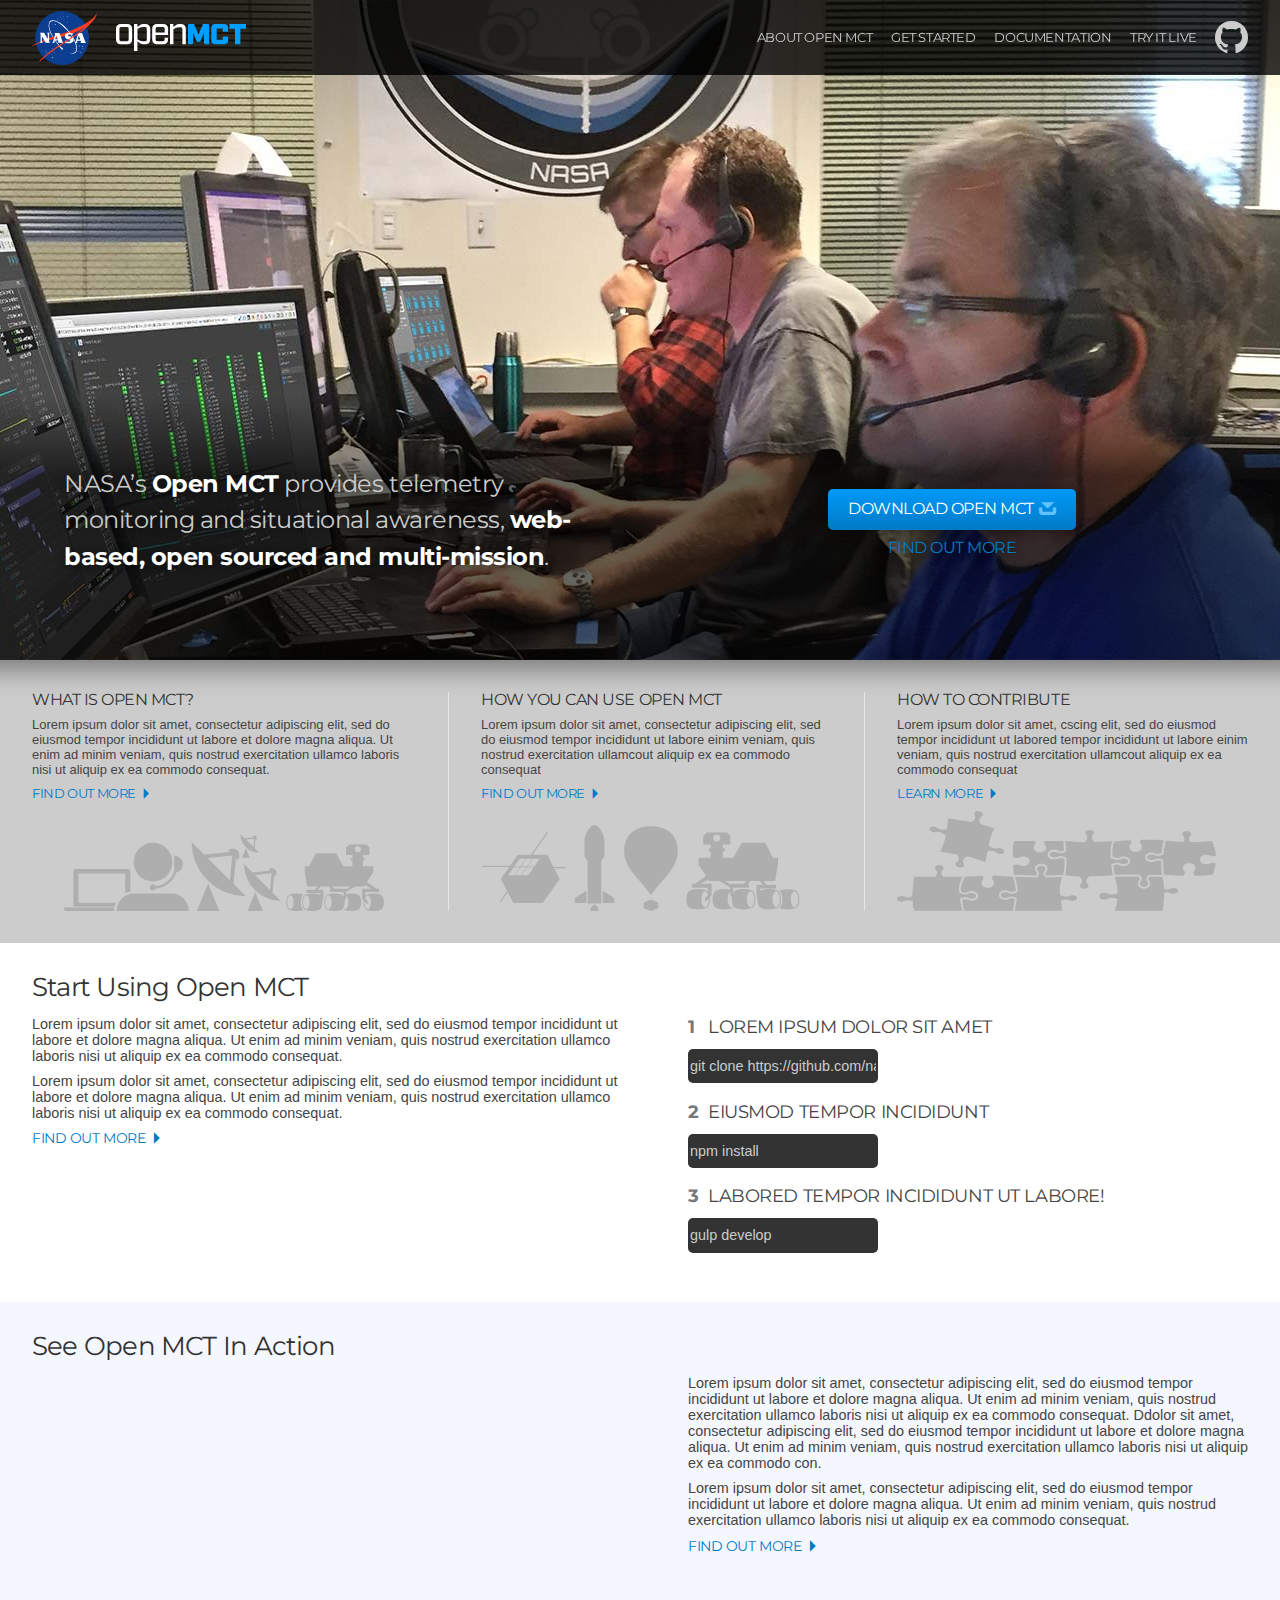
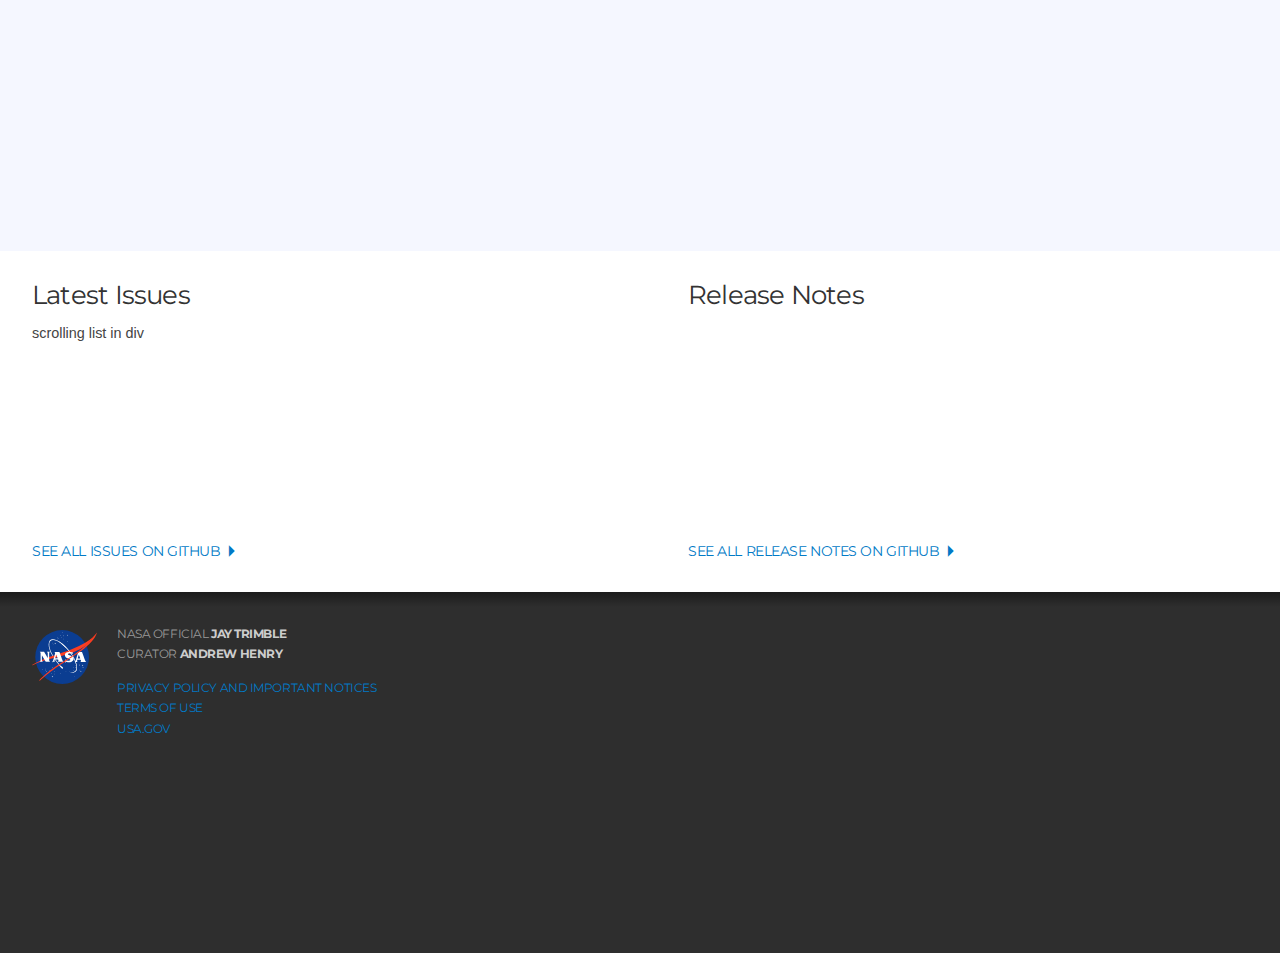
==== commit e2d879bb: "Work in-progress - Code snippets changed to use inputs - JS and CSS for selection on input click and" ====
--- a/index.html
+++ b/index.html
@@ -80,15 +80,15 @@
                 <ul class="t-list-steps t-list-code">
                     <li>
                         <p><b>1</b>Lorem ipsum dolor sit amet</p>
-                        <div class="code-wrapper"><code>git clone https://github.com/nasa/openmct.git</code></div>
+                        <input class="code-wrapper" value="git clone https://github.com/nasa/openmct.git" onClick="this.setSelectionRange(0, this.value.length)" />
                     </li>
                     <li>
                         <p><b>2</b>Eiusmod tempor incididunt</p>
-                        <div class="code-wrapper"><code>npm install</code></div>
+                        <input class="code-wrapper" value="npm install" onClick="this.setSelectionRange(0, this.value.length)" />
                     </li>
                     <li>
                         <p><b>3</b>Labored tempor incididunt ut labore!</p>
-                        <div class="code-wrapper"><code>gulp develop</code></div>
+                        <input class="code-wrapper" value="gulp develop" onClick="this.setSelectionRange(0, this.value.length)" />
                     </li>
                 </ul>
             </div>
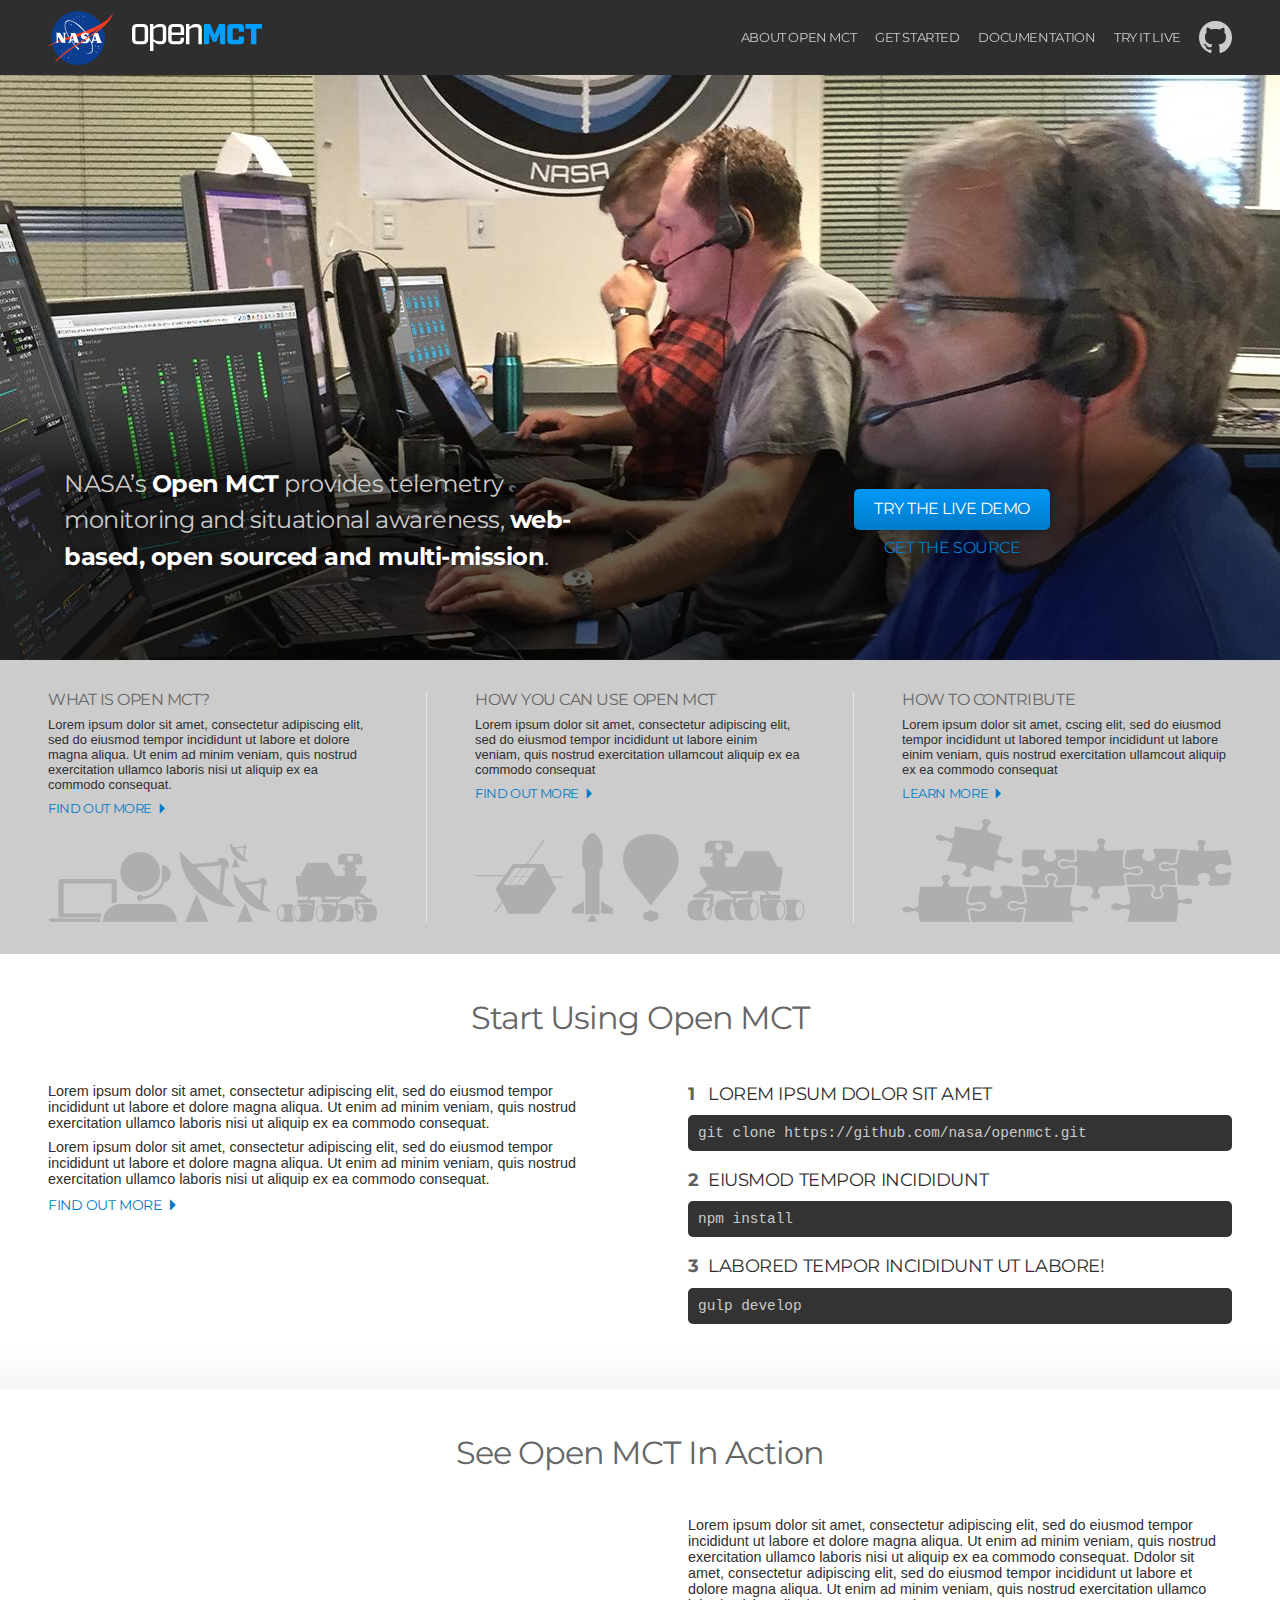
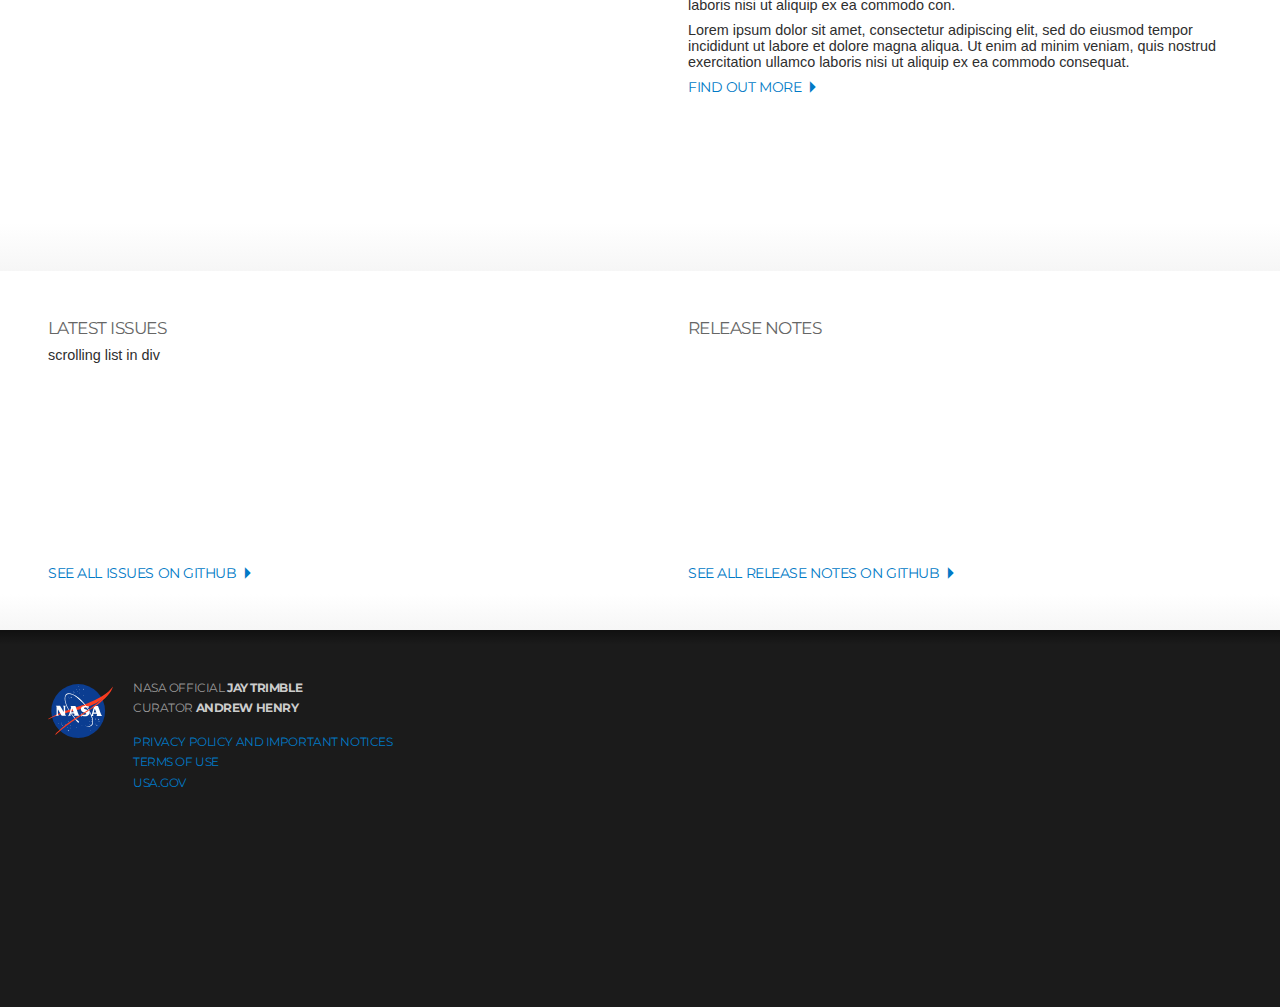
==== commit b5f34632: "In-progress - Design refinements - Fixed 3 boxes margins and layout - Updated content" ====
--- a/index.html
+++ b/index.html
@@ -35,8 +35,8 @@
                         open sourced and multi-mission</b>.</p>
                 </div>
                 <div class="col col-right">
-                    <a href="download.html" class="btn major download">Download Open MCT</a><br/>
-                    <a href="start.html" class="link">Find Out More</a>
+                    <a href="try.html" class="btn major try">Try the Live Demo</a><br/>
+                    <a href="start.html" class="link">Get The Source</a>
                 </div>
             </div>
         </div>
@@ -95,12 +95,12 @@
         </div>
     </div>
 
-    <div class="l-page-section t-feature c-ltblue">
+    <div class="l-page-section t-feature">
         <h1>See Open MCT In Action</h1>
         <div class="cols cols-equal">
             <div class="col col-left">
-                <div class="video-wrapper">
-                    <iframe class="video" src="https://www.youtube.com/embed/mU0DC_uR2mM" allowfullscreen></iframe>
+                <div class="video-wrapper aspect16x9"> <!-- aspect16x9, aspect3x1, aspect4x3 -->
+                    <iframe class="video" src="https://www.youtube.com/embed/pLkLOzh9ppQ" allowfullscreen></iframe>
                 </div>
             </div>
             <div class="col col-right">
@@ -119,14 +119,14 @@
     <div class="l-page-section t-feature">
         <div class="cols cols-equal">
             <div class="col col-left">
-                <h1>Latest Issues</h1>
+                <h2>Latest Issues</h2>
                 <div class="area-scrolling">
                     scrolling list in div
                 </div>
                 <a href="" class="arw" target="_blank">See All Issues on Github</a>
             </div>
             <div class="col col-right">
-                <h1>Release Notes</h1>
+                <h2>Release Notes</h2>
                 <iframe class="area-scrolling">
                     scrolling list in iframe
                 </iframe>
--- a/res/css/styles.css
+++ b/res/css/styles.css
@@ -28,7 +28,6 @@
     list-style: none; }
 
 .l-hero-holder {
-  box-shadow: rgba(0, 0, 0, 0.4) 0 -15px 25px 25px;
   position: relative;
   height: 660px; }
   .l-hero-holder .l-hero-main {
@@ -76,7 +75,7 @@
       display: inline-block; }
 
 html, body {
-  background-color: #4d4d4d;
+  background-color: #2e2e2e;
   font-family: 'Helvetica Neue', sans-serif; }
 
 a {
@@ -97,7 +96,7 @@
   text-transform: uppercase; }
 
 .padX, .l-page-section, nav.main-nav {
-  padding: 0 32px; }
+  padding: 0 48px; }
 
 /******************************************** SYMBOLS */
 @font-face {
@@ -161,16 +160,16 @@
     -moz-flex: 1 1 auto;
     -ms-flex: 1 1 auto;
     flex: 1 1 auto;
-    margin-left: 32px;
-    padding-left: 32px; }
+    margin-left: 48px;
+    padding-left: 48px; }
     .cols .col:first-child {
       margin-left: 0;
       padding-left: 0; }
   .cols.cols-equal .col {
-    -webkit-flex-basis: 200px;
-    -moz-flex-basis: 200px;
-    flex-basis: 200px;
-    -ms-flex-preferred-size: 200px; }
+    -webkit-flex-basis: 0;
+    -moz-flex-basis: 0;
+    flex-basis: 0;
+    -ms-flex-preferred-size: 0; }
 
 .icon, a.arw:after, .btn.download:after, .github-logo:before {
   font-family: 'omct-symbols' !important;
@@ -183,8 +182,13 @@
 
 .video-wrapper {
   position: relative;
-  padding-bottom: 75%;
   height: 0; }
+  .video-wrapper.aspect16x9 {
+    padding-bottom: 56.25%; }
+  .video-wrapper.aspect3x1 {
+    padding-bottom: 66.6%; }
+  .video-wrapper.aspect4x3 {
+    padding-bottom: 75%; }
   .video-wrapper iframe.video {
     position: absolute;
     top: 0;
@@ -198,22 +202,26 @@
 /******************************************** PAGE SECTIONS */
 .l-page-section {
   background-color: white;
-  color: #444;
+  color: #2e2e2e;
   font-size: 0.9rem;
-  padding-top: 32px;
-  padding-bottom: 32px; }
+  padding-top: 48px;
+  padding-bottom: 48px; }
   .l-page-section h1, .l-page-section h2 {
-    color: #333; }
+    color: #666; }
   .l-page-section h1 {
-    font-size: 1.8em; }
+    font-size: 2.25em;
+    text-align: center;
+    margin-bottom: 48px; }
   .l-page-section h2 {
     font-size: 1.2em;
     font-weight: 400;
     margin-top: 0; }
   .l-page-section.c-ltgray {
     background-color: #fbfbfb; }
-  .l-page-section.c-ltblue {
-    background-color: #f5f7ff; }
+  .l-page-section.t-feature {
+    background-color: #fff;
+    background-image: -webkit-linear-gradient(#fff 90%, #f6f6f6);
+    background-image: linear-gradient(#fff 90%, #f6f6f6); }
   .l-page-section .area-scrolling {
     height: 200px;
     margin-bottom: 1.2em;
@@ -255,7 +263,7 @@
   align-items: center;
   -ms-flex-align: center;
   box-sizing: border-box;
-  background: rgba(0, 0, 0, 0.8);
+  background: #2e2e2e;
   font-size: 0.8rem;
   height: 75px;
   position: fixed;
@@ -295,11 +303,15 @@
   -o-align-items: stretch;
   align-items: stretch;
   -ms-flex-align: stretch;
-  background-color: #ccc; }
+  background-color: #ccc;
+  padding-top: 32px;
+  padding-bottom: 32px; }
+  .t-what-boxes .cols {
+    background-color: rgba(204, 0, 0, 0.2); }
   .t-what-boxes .col {
     border-left: 1px solid rgba(255, 255, 255, 0.5);
     font-size: 0.9em;
-    padding-bottom: 110px;
+    padding-bottom: 9%;
     position: relative; }
     .t-what-boxes .col:after {
       background-position: center bottom;
@@ -308,13 +320,16 @@
       content: '';
       display: block;
       position: absolute;
-      left: 32px;
+      left: 48px;
       top: auto;
-      right: 32px;
+      right: 0;
       bottom: 0;
-      height: 100px; }
+      height: 0;
+      padding-bottom: 40%; }
     .t-what-boxes .col:first-child {
       border-left: none; }
+      .t-what-boxes .col:first-child:after {
+        left: 0; }
   .t-what-boxes .t-what-is:after {
     background-image: url("../images/graphic-operator-dishes-rover.svg"); }
   .t-what-boxes .t-how-use:after {
@@ -323,24 +338,27 @@
     background-image: url("../images/graphic-puzzle-pieces.svg"); }
 
 .t-list-steps b {
-  color: #777777;
+  color: #616161;
   display: inline-block;
   width: 20px; }
-.t-list-steps .code-wrapper {
+.t-list-steps input.code-wrapper {
   background-color: #333;
   border-radius: 5px;
   border: none;
   box-sizing: border-box;
   color: #ccc;
   display: block;
-  height: 2.4em;
-  overflow: hidden;
-  position: relative; }
-  .t-list-steps .code-wrapper code {
-    position: absolute;
-    top: 0.6em;
-    left: 0.6em;
-    white-space: nowrap; }
+  font-family: monospace;
+  padding: 10px 10px;
+  width: 100%; }
+  .t-list-steps input.code-wrapper:focus {
+    outline: none; }
+  .t-list-steps input.code-wrapper::selection {
+    background-color: #017ac6;
+    color: white; }
+  .t-list-steps input.code-wrapper::-moz-selection {
+    background-color: #017ac6;
+    color: white; }
 .t-list-steps li {
   margin-bottom: 1.2em; }
 .t-list-steps p {
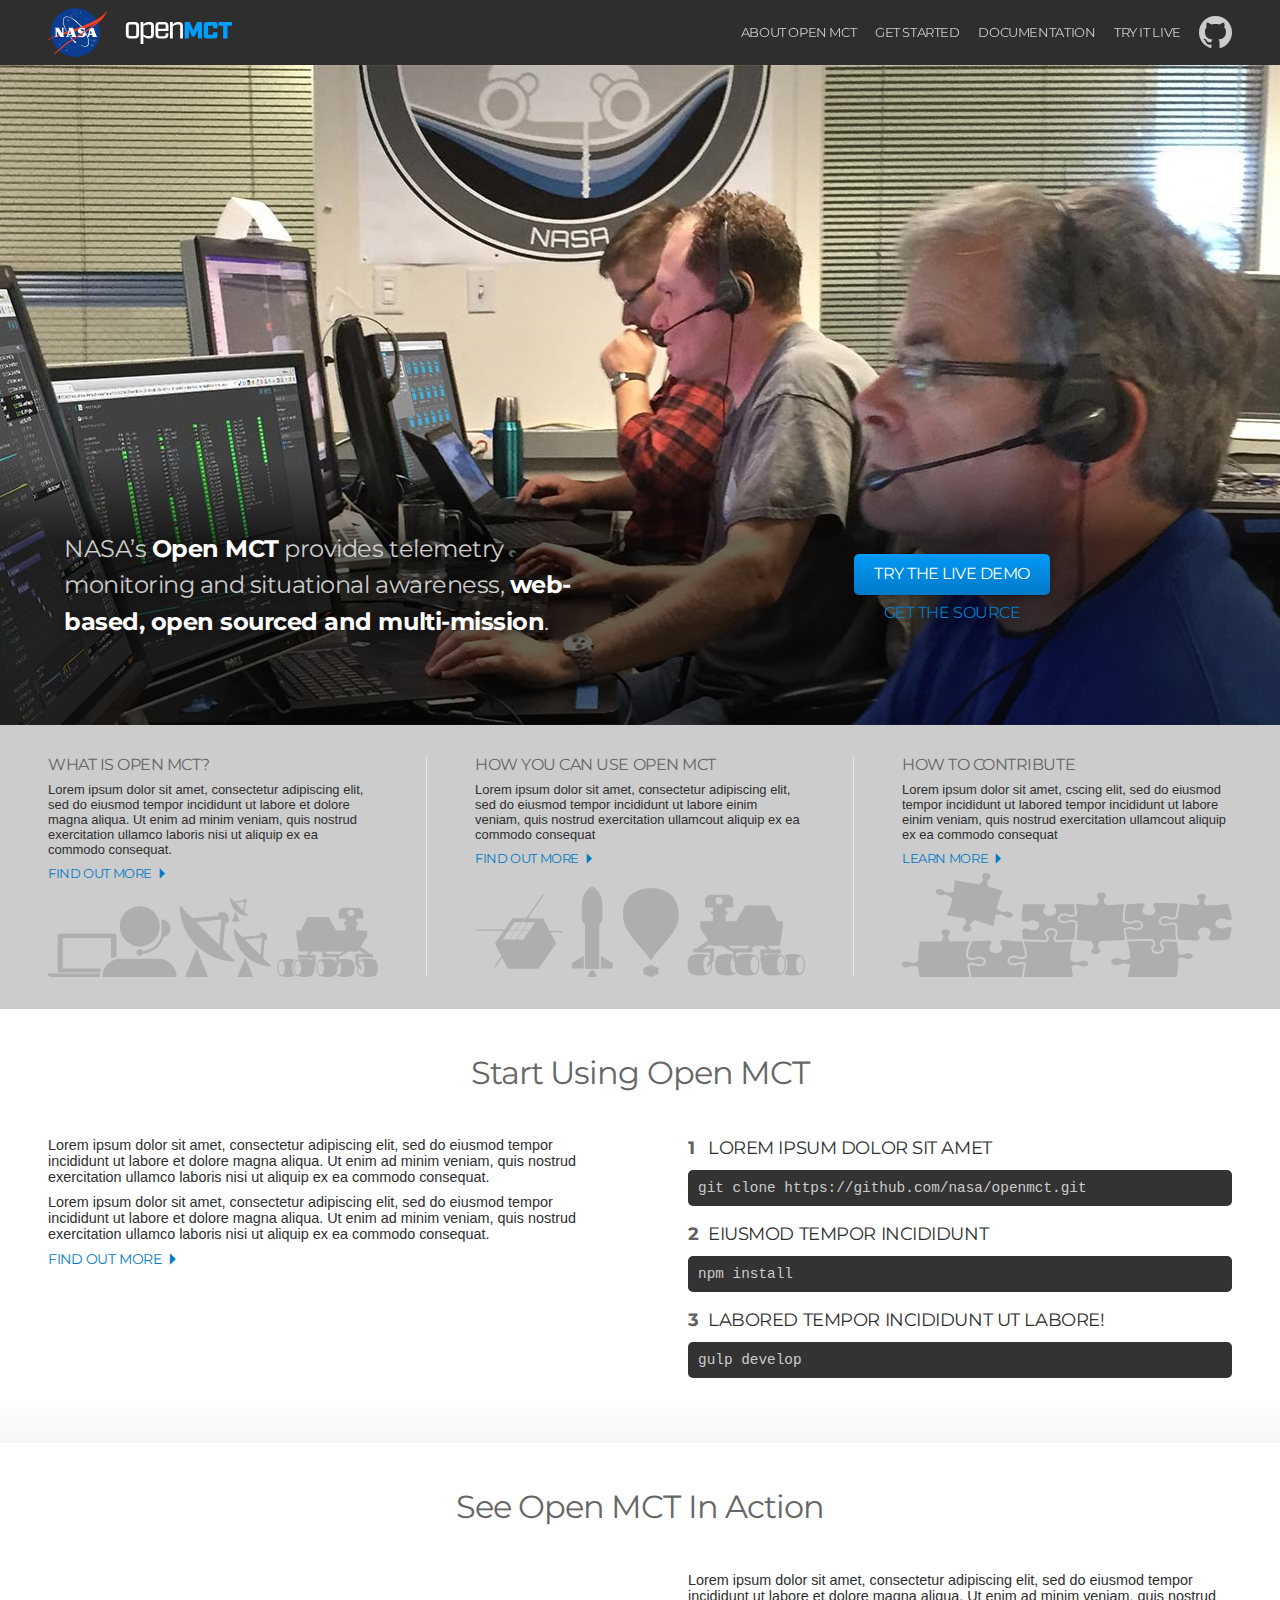
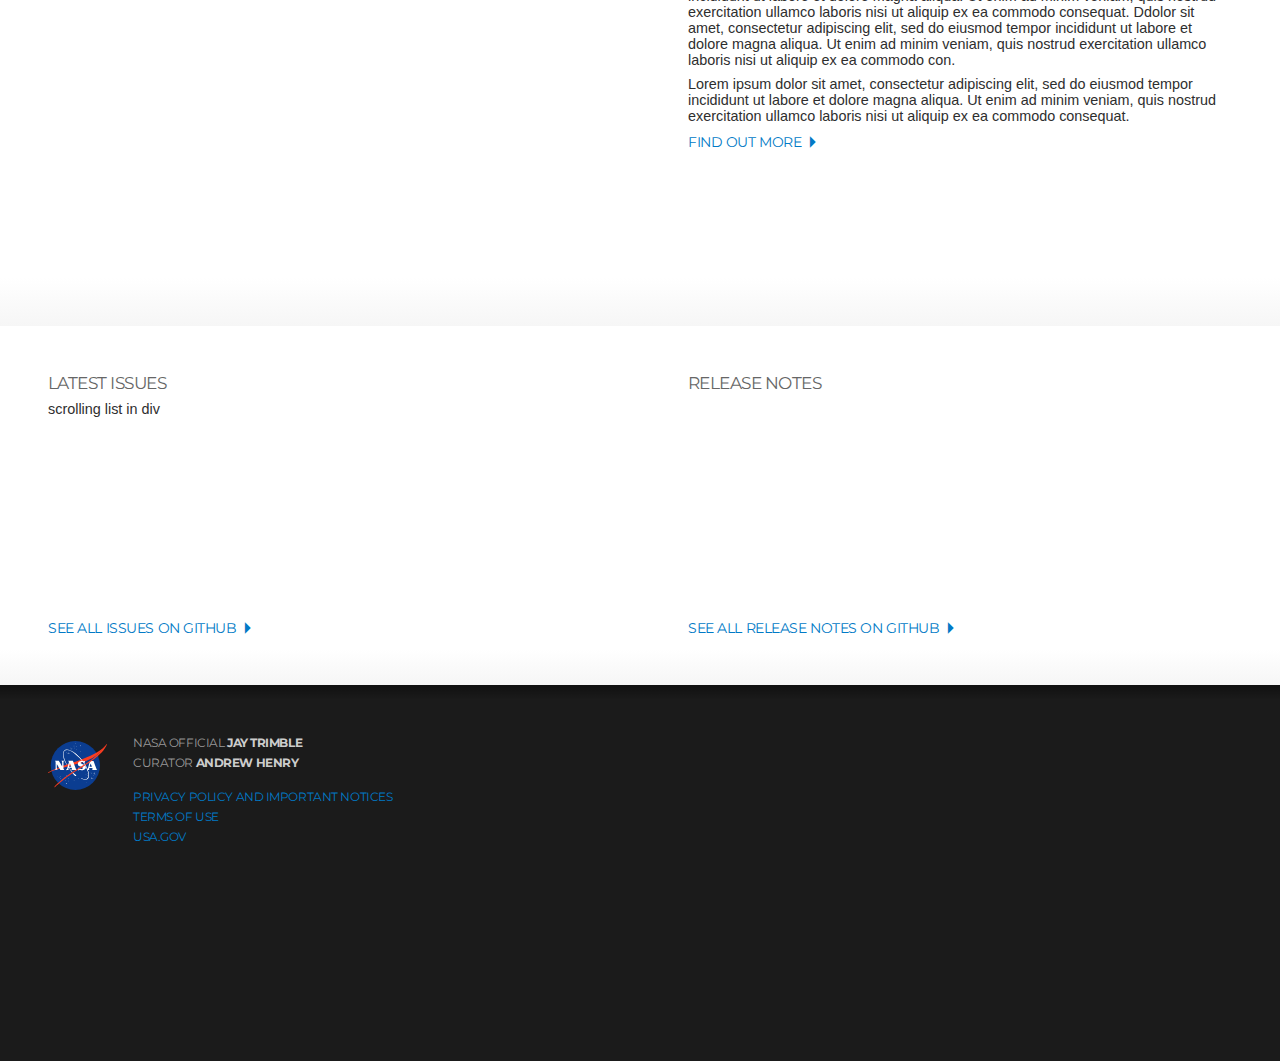
==== commit 954f2b37: "Work in-progress - Better layout of internal elements in 'what' boxes - Better sizing of logos in na" ====
--- a/index.html
+++ b/index.html
@@ -12,21 +12,20 @@
     <link rel="shortcut icon" href="res/images/favicons/favicon.ico">
 </head>
 <body class="p-home">
+<nav class="cols main-nav">
+    <div class="col l-logoholder">
+        <a href="" class="logo logo-nasa" target="_blank"></a>
+        <a href="/" class="logo logo-openmct"></a>
+    </div>
+    <div class="col l-nav-links">
+        <a href="about.html" class="nav-link">About Open MCT</a>
+        <a href="start.html" class="nav-link">Get Started</a>
+        <a href="documentation.html" class="nav-link">Documentation</a>
+        <a href="demo.html" class="nav-link">Try It Live</a>
+        <a href="https://github.com/nasa/openmct" class="nav-link no-text github-logo" target="_blank"></a>
+    </div>
+</nav>
 <div class="l-main">
-    <nav class="cols main-nav">
-        <div class="col l-logoholder">
-            <a href="" class="logo logo-nasa" target="_blank"></a>
-            <a href="/" class="logo logo-openmct"></a>
-        </div>
-        <div class="col l-nav-links">
-            <a href="about.html" class="nav-link">About Open MCT</a>
-            <a href="start.html" class="nav-link">Get Started</a>
-            <a href="documentation.html" class="nav-link">Documentation</a>
-            <a href="demo.html" class="nav-link">Try It Live</a>
-            <a href="https://github.com/nasa/openmct" class="nav-link no-text github-logo" target="_blank"></a>
-        </div>
-    </nav>
-
     <div class="t-hero l-hero-holder">
         <div class="l-hero-main hero-overview">
             <div class="l-hero-text cols cols-equal">
@@ -44,23 +43,32 @@
 
     <div class="l-page-section t-what-boxes l-boxes cols cols-equal">
         <div class="col t-what-is">
-            <h2>What Is Open MCT?</h2>
-            <p>Lorem ipsum dolor sit amet, consectetur adipiscing elit, sed do eiusmod tempor incididunt ut labore et
-                dolore magna aliqua. Ut enim ad minim veniam, quis nostrud exercitation ullamco laboris nisi ut aliquip
-                ex ea commodo consequat.</p>
-            <a href="" class="arw">Find Out More</a>
+            <div class="c-wrap">
+                <h2>What Is Open MCT?</h2>
+                <p>Lorem ipsum dolor sit amet, consectetur adipiscing elit, sed do eiusmod tempor incididunt ut labore et
+                    dolore magna aliqua. Ut enim ad minim veniam, quis nostrud exercitation ullamco laboris nisi ut aliquip
+                    ex ea commodo consequat.</p>
+                <a href="" class="arw">Find Out More</a>
+            </div>
+            <img class="graphic" src="res/images/graphic-operator-dishes-rover.svg" />
         </div>
         <div class="col t-how-use">
-            <h2>How You Can Use Open MCT</h2>
-            <p>Lorem ipsum dolor sit amet, consectetur adipiscing elit, sed do eiusmod tempor incididunt ut labore einim
-                veniam, quis nostrud exercitation ullamcout aliquip ex ea commodo consequat</p>
-            <a href="" class="arw">Find Out More</a>
+            <div class="c-wrap">
+                <h2>How You Can Use Open MCT</h2>
+                <p>Lorem ipsum dolor sit amet, consectetur adipiscing elit, sed do eiusmod tempor incididunt ut labore einim
+                    veniam, quis nostrud exercitation ullamcout aliquip ex ea commodo consequat</p>
+                <a href="" class="arw">Find Out More</a>
+            </div>
+            <img class="graphic" src="res/images/graphic-sat-rocket-rover.svg" />
         </div>
         <div class="col t-contrib">
-            <h2>How To Contribute</h2>
-            <p>Lorem ipsum dolor sit amet, cscing elit, sed do eiusmod tempor incididunt ut labored tempor incididunt ut
-                labore einim veniam, quis nostrud exercitation ullamcout aliquip ex ea commodo consequat</p>
-            <a href="" class="arw">Learn More</a>
+            <div class="c-wrap">
+                <h2>How To Contribute</h2>
+                <p>Lorem ipsum dolor sit amet, cscing elit, sed do eiusmod tempor incididunt ut labored tempor incididunt ut
+                    labore einim veniam, quis nostrud exercitation ullamcout aliquip ex ea commodo consequat</p>
+                <a href="" class="arw">Learn More</a>
+            </div>
+            <img class="graphic" src="res/images/graphic-puzzle-pieces.svg" />
         </div>
     </div>
 
--- a/res/css/styles.css
+++ b/res/css/styles.css
@@ -228,6 +228,9 @@
     width: 100%; }
 
 /******************************************** SPECIFIC ELEMENTS */
+.l-main {
+  padding-top: 65px; }
+
 .btn.download:after {
   color: #62c2fe;
   content: ' \e901';
@@ -242,11 +245,11 @@
 
 .logo-nasa, .t-footer .t-footer-content:before {
   background-image: url("../images/logo-nasa.svg");
-  width: 65px; }
+  width: 58.5px; }
 
 .logo-openmct {
   background-image: url("../images/logo-openmct.svg");
-  width: 130px; }
+  width: 108.225px; }
 
 .github-logo:before {
   content: '\e950';
@@ -265,7 +268,7 @@
   box-sizing: border-box;
   background: #2e2e2e;
   font-size: 0.8rem;
-  height: 75px;
+  height: 65px;
   position: fixed;
   width: 100%;
   z-index: 5; }
@@ -309,33 +312,53 @@
   .t-what-boxes .cols {
     background-color: rgba(204, 0, 0, 0.2); }
   .t-what-boxes .col {
+    display: -webkit-box;
+    display: -moz-box;
+    display: box;
+    display: -webkit-flex;
+    display: -moz-flex;
+    display: -ms-flexbox;
+    display: flex;
+    -webkit-box-orient: vertical;
+    -moz-box-orient: vertical;
+    box-orient: vertical;
+    -webkit-box-direction: normal;
+    -moz-box-direction: normal;
+    box-direction: normal;
+    -webkit-flex-direction: column;
+    -moz-flex-direction: column;
+    flex-direction: column;
+    -ms-flex-direction: column;
+    -webkit-box-lines: single;
+    -moz-box-lines: single;
+    box-lines: single;
+    -webkit-flex-wrap: nowrap;
+    -moz-flex-wrap: nowrap;
+    -ms-flex-wrap: nowrap;
+    flex-wrap: nowrap;
     border-left: 1px solid rgba(255, 255, 255, 0.5);
     font-size: 0.9em;
-    padding-bottom: 9%;
     position: relative; }
-    .t-what-boxes .col:after {
-      background-position: center bottom;
-      background-repeat: no-repeat;
-      background-size: contain;
-      content: '';
-      display: block;
-      position: absolute;
-      left: 48px;
-      top: auto;
-      right: 0;
-      bottom: 0;
-      height: 0;
-      padding-bottom: 40%; }
+    .t-what-boxes .col .c-wrap {
+      -webkit-box-flex: 1;
+      -moz-box-flex: 1;
+      box-flex: 1;
+      -webkit-flex: 1 1 auto;
+      -moz-flex: 1 1 auto;
+      -ms-flex: 1 1 auto;
+      flex: 1 1 auto; }
+    .t-what-boxes .col .graphic {
+      -webkit-box-flex: 0;
+      -moz-box-flex: 0;
+      box-flex: 0;
+      -webkit-flex: 0 1 auto;
+      -moz-flex: 0 1 auto;
+      -ms-flex: 0 1 auto;
+      flex: 0 1 auto;
+      margin-top: 0.6em;
+      display: block; }
     .t-what-boxes .col:first-child {
       border-left: none; }
-      .t-what-boxes .col:first-child:after {
-        left: 0; }
-  .t-what-boxes .t-what-is:after {
-    background-image: url("../images/graphic-operator-dishes-rover.svg"); }
-  .t-what-boxes .t-how-use:after {
-    background-image: url("../images/graphic-sat-rocket-rover.svg"); }
-  .t-what-boxes .t-contrib:after {
-    background-image: url("../images/graphic-puzzle-pieces.svg"); }
 
 .t-list-steps b {
   color: #616161;
